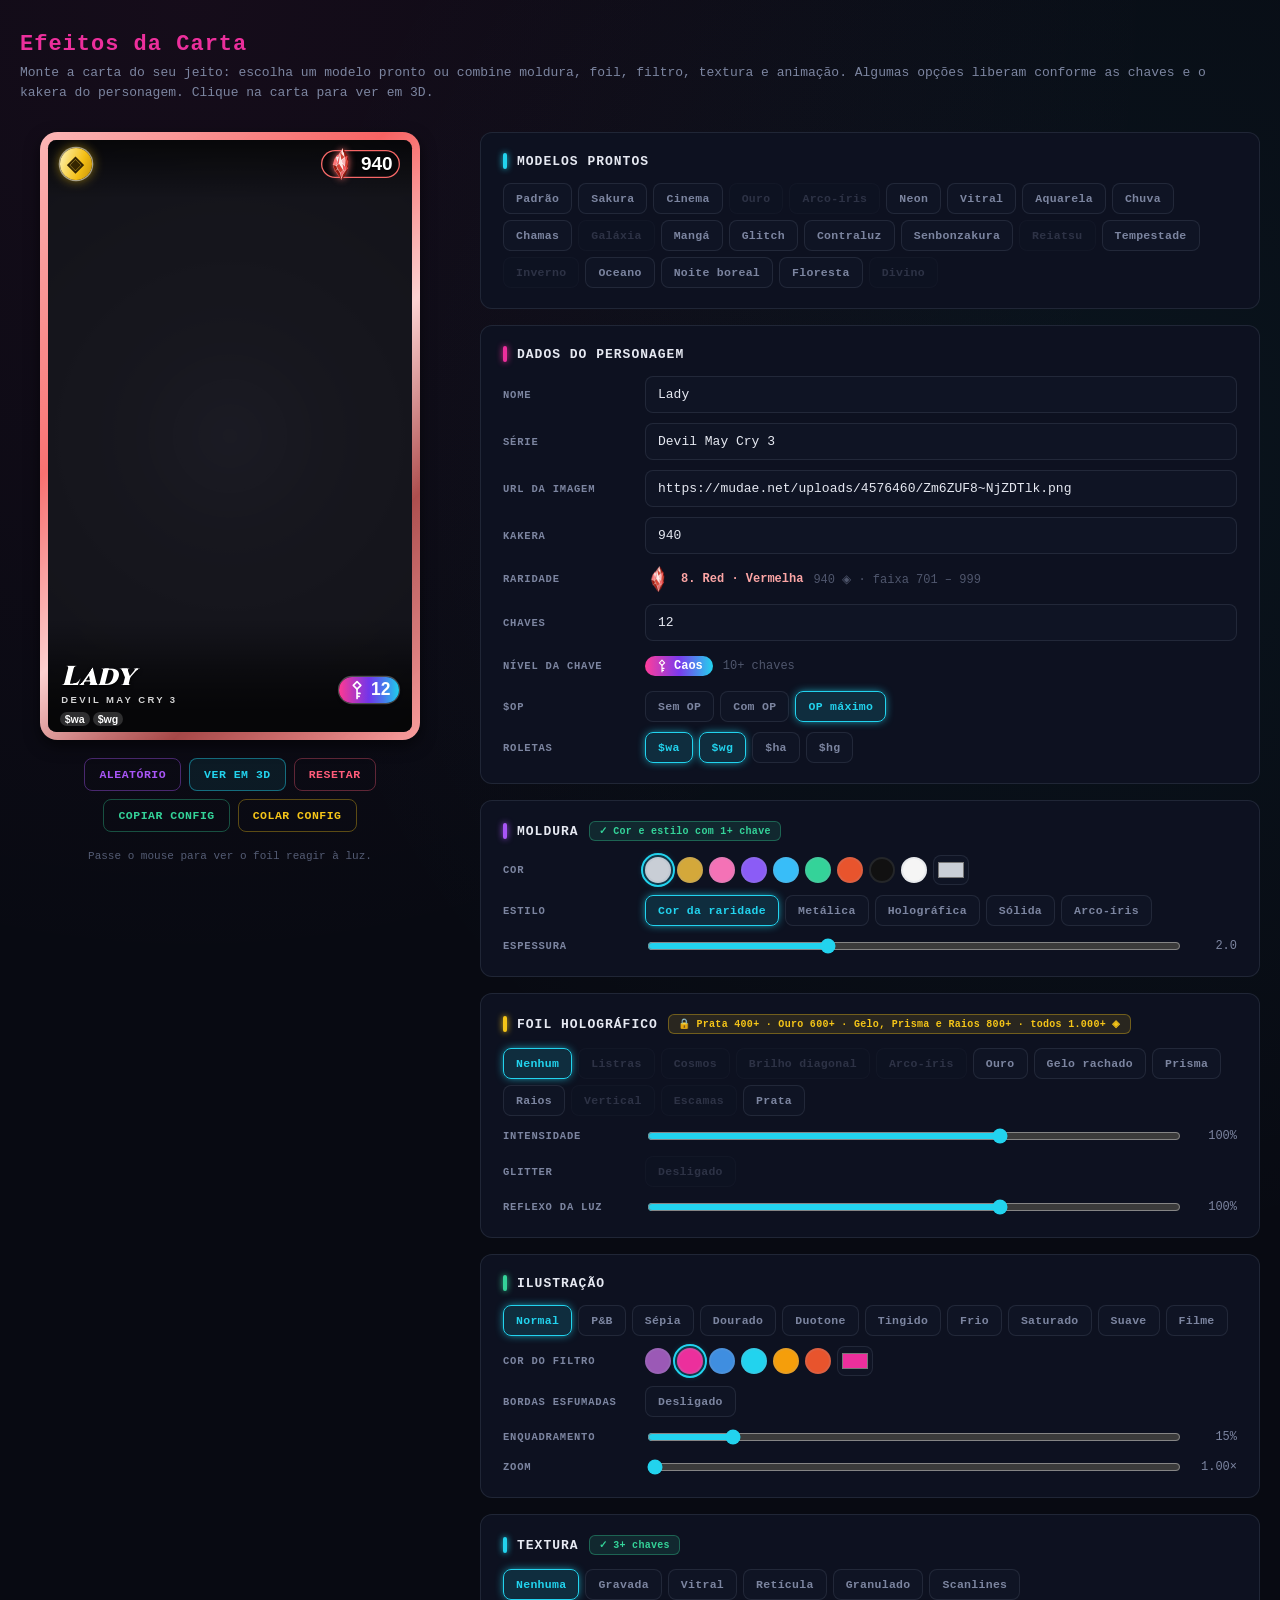
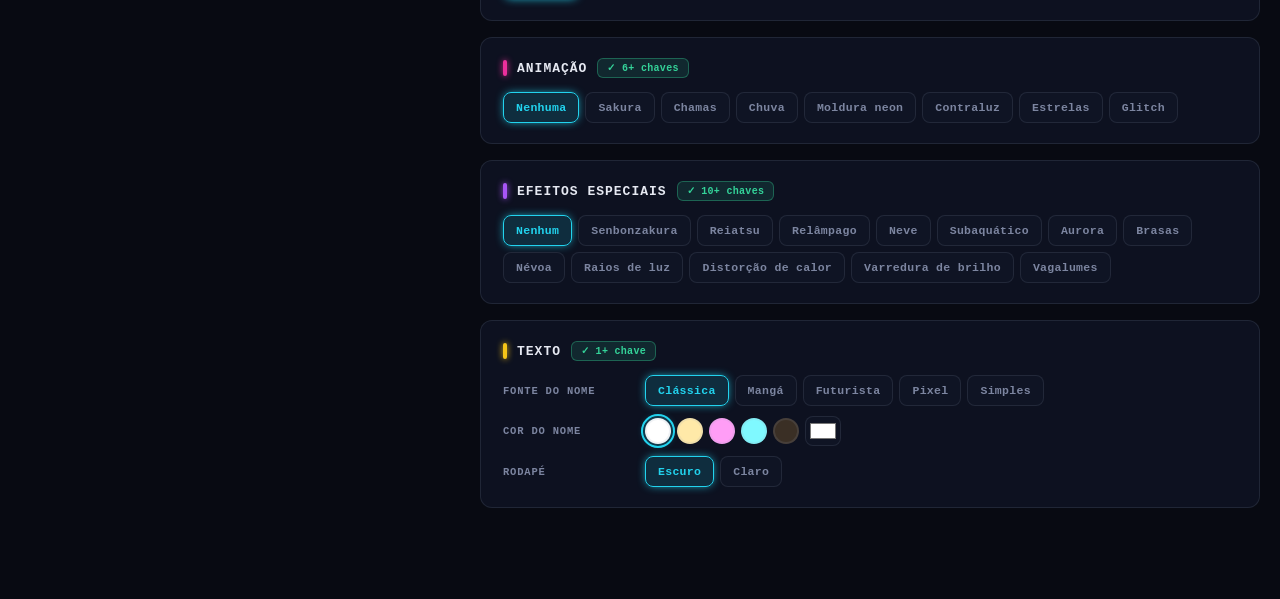
==== card-effects.html @ 9c72ab28 "Adicionando efeito de cartas estilo pokemon no sistema" ====
<!DOCTYPE html>
<html lang="pt-BR">
<head>
<meta charset="UTF-8">
<meta name="viewport" content="width=device-width, initial-scale=1">
<!-- mesma política do index.html: as fotos do Mudae carregam sem referrer -->
<meta name="referrer" content="no-referrer">
<title>Efeitos da Carta — Mudae Tracker</title>
<link rel="icon" type="image/webp" href="Mudae.webp">
<link rel="preconnect" href="https://fonts.googleapis.com">
<link rel="preconnect" href="https://fonts.gstatic.com" crossorigin>
<link href="https://fonts.googleapis.com/css2?family=Bangers&family=Cinzel:wght@700;900&family=Orbitron:wght@500;800&family=Press+Start+2P&display=swap" rel="stylesheet">
<link rel="stylesheet" href="card-effects.css?v=1">
</head>
<!--
  Editor dos efeitos de uma carta (v1.0).
  - Dentro do tracker: aberto num iframe como card-effects.html?embed=1.
    Recebe o personagem por postMessage e devolve a config ao salvar.
  - Aberto direto no navegador: funciona sozinho com um personagem de
    exemplo editável (útil para testar visuais).
-->
<body data-page="card-editor">

<header class="hero">
  <h1>Efeitos da Carta</h1>
  <p>Monte a carta do seu jeito: escolha um modelo pronto ou combine moldura, foil, filtro, textura e animação. Algumas opções liberam conforme as chaves e o kakera do personagem. Clique na carta para ver em 3D.</p>
</header>

<main class="editor">
  <div class="preview">
    <div id="card" tabindex="0" role="button" aria-label="Ver carta em 3D"></div>
    <div class="actions">
      <div class="actions-row">
        <button class="btn" data-act="random">Aleatório</button>
        <button class="btn primary" data-act="3d">Ver em 3D</button>
        <button class="btn" data-act="reset">Resetar</button>
      </div>
      <div class="actions-row">
        <button class="btn" data-act="copy">Copiar config</button>
        <button class="btn" data-act="paste">Colar config</button>
      </div>
      <!-- só dentro do tracker (?embed=1) -->
      <div class="actions-row actions-final embed-only">
        <button class="btn save" data-act="save">Salvar</button>
        <button class="btn" data-act="cancel">Cancelar</button>
      </div>
    </div>
    <div class="preview-hint">Passe o mouse para ver o foil reagir à luz.</div>
  </div>
  <div class="panel" id="panel"></div>
</main>

<div class="toast" id="toast"></div>

<div class="modal" id="pasteModal" hidden>
  <div class="modal-box" role="dialog" aria-modal="true" aria-labelledby="pasteTitle">
    <h3 id="pasteTitle">Colar config</h3>
    <p>Cole o JSON gerado pelo botão "Copiar config". Ele muda só o visual da carta (moldura, foil, filtro, efeitos, texto); nome, kakera, chaves e os outros dados do personagem continuam como estão. Pode ser a config inteira ou só uma parte, como <code>{ "foil": "gold" }</code>.</p>
    <textarea id="pasteText" spellcheck="false" placeholder="{ ... }"></textarea>
    <div class="modal-error" id="pasteError" hidden></div>
    <div class="modal-actions">
      <button class="btn" data-paste="cancel">Cancelar</button>
      <button class="btn primary" data-paste="apply">Aplicar</button>
    </div>
  </div>
</div>

<!-- filtro usado pelo efeito "Distorção de calor" -->
<svg width="0" height="0" style="position:absolute" aria-hidden="true"><filter id="heat"><feTurbulence type="fractalNoise" baseFrequency="0.012 0.04" numOctaves="2" seed="3"><animate attributeName="baseFrequency" dur="6s" values="0.012 0.04;0.018 0.065;0.012 0.04" repeatCount="indefinite"/></feTurbulence><feDisplacementMap in="SourceGraphic" scale="10"/></filter></svg>

<script src="card-effects.js?v=1"></script>
</body>
</html>
---- card-effects.css ----
/* ============================================================
   CARD-EFFECTS.CSS — visual das cartas com efeitos (v1.0)
   ------------------------------------------------------------
   Usado em dois lugares:
   - dentro do Shadow DOM de cada carta e do visualizador 3D no tracker
     (por isso não colide com as classes do style.css);
   - como folha de estilo da página do editor (card-effects.html).
   O encaixe das cartas na lista do tracker fica em card-effects-tracker.css.
   ============================================================ */

/* ============================================================
   VARIÁVEIS ANIMÁVEIS (para o holo voltar suavemente)
   ============================================================ */
@property --o  { syntax: '<number>';     inherits: true; initial-value: 0; }
@property --mx { syntax: '<percentage>'; inherits: true; initial-value: 50%; }
@property --my { syntax: '<percentage>'; inherits: true; initial-value: 50%; }

:root {
  --img: none;
  --font: "Gill Sans", "Gill Sans MT", "Segoe UI", Calibri, sans-serif;
}
* { box-sizing: border-box; }
body {
  margin: 0;
  min-height: 100vh;
  background: radial-gradient(1400px 700px at 50% -10%, #2b315c, #0c0e19 60%) fixed, #0c0e19;
  color: #e7e8f2;
  font-family: system-ui, "Segoe UI", sans-serif;
  padding: 0 20px 80px;
}

/* ============================================================
   CABEÇALHO DA GALERIA
   ============================================================ */
.hero { text-align: center; padding: 48px 0 18px; }
.hero h1 {
  margin: 0; font-size: clamp(28px, 5vw, 48px); letter-spacing: -.02em;
  background: linear-gradient(90deg, #ffd36e, #ff7ac6, #7ad7ff, #a8ff8f, #ffd36e);
  background-size: 200% 100%; -webkit-background-clip: text; background-clip: text; color: transparent;
  animation: slide 8s linear infinite;
}
@keyframes slide { to { background-position: 200% 0; } }
.hero p { margin: 10px auto 0; max-width: 680px; opacity: .75; line-height: 1.5; }
.hero kbd { background: #ffffff1a; border: 1px solid #ffffff30; border-radius: 4px; padding: 1px 6px; font-size: 12px; }

.group { max-width: 1400px; margin: 48px auto 0; }
.group h2 { margin: 0 0 4px; font-size: 22px; display: flex; align-items: center; gap: 10px; }
.group h2 .count { font-size: 12px; font-weight: 600; background: #ffffff18; padding: 2px 8px; border-radius: 99px; }
.group > p { margin: 0 0 22px; opacity: .65; font-size: 14px; }
.grid { display: grid; grid-template-columns: repeat(auto-fill, minmax(210px, 1fr)); gap: 40px 28px; }
.slot { display: flex; flex-direction: column; align-items: center; gap: 12px; }
.slot .label { text-align: center; max-width: 250px; }
.slot .label b { display: block; font-size: 14px; }
.slot .label span { font-size: 12px; opacity: .6; }

/* ============================================================
   CARTA — ESTRUTURA BASE
   ============================================================ */
.card {
  --tc: #bfb8a8;
  --o: 0; --mx: 50%; --my: 50%;
  width: 100%; max-width: 250px; aspect-ratio: 5 / 8; /* proporção da carta (um pouco mais alta que o 63×88 do TCG) */
  container-type: inline-size;
  position: relative; perspective: 900px; cursor: pointer;
  transition: --o .5s, --mx .6s, --my .6s;
  outline: none;
}
.card.hovering { --o: 1; transition: --o .3s; }
.card:focus-visible .card-inner { box-shadow: 0 0 0 3px #7ad7ff, 0 2cqw 5cqw #0008; }

.card-inner {
  position: absolute; inset: 0; border-radius: 4.6cqw; overflow: hidden; isolation: isolate;
  box-shadow: 0 1.5cqw 4cqw rgba(0,0,0,.55);
  transition: transform .6s cubic-bezier(.2,.8,.2,1), box-shadow .5s;
}
.card.hovering .card-inner {
  transition: transform .08s linear, box-shadow .3s;
  box-shadow: 0 7cqw 14cqw rgba(0,0,0,.6), 0 0 8cqw var(--glow, rgba(255,255,255,.08));
}

.frame {
  position: absolute; inset: 0; padding: 3.3cqw;
  background: var(--border, linear-gradient(135deg, #fae47e, #e6b92a 40%, #f8de6b 60%, #c99b1c));
}
.content {
  position: relative; height: 100%; border-radius: 2.2cqw; overflow: hidden;
  display: flex; flex-direction: column;
  padding: 2.2cqw 3.2cqw 1.6cqw;
  font-family: var(--font); color: var(--ink, #1b1b1b);
  background:
    radial-gradient(circle, rgba(255,255,255,.18) 0 .25cqw, transparent .3cqw) 0 0 / 2.4cqw 2.4cqw,
    linear-gradient(170deg, rgba(255,255,255,.8), rgba(255,255,255,.45) 60%, rgba(255,255,255,.62)),
    var(--tc);
}
.content > *:not(.frame-fx) { position: relative; z-index: 1; }

/* Cabeçalho da carta */
.top { display: flex; align-items: center; gap: 1.2cqw; min-height: 9.5cqw; flex: none; }
.evo {
  width: 9cqw; height: 9cqw; border-radius: 50%; flex: none;
  background: var(--img) center 18% / cover; border: .6cqw solid #ddd; box-shadow: 0 .3cqw .6cqw #0005;
}
.nmwrap { flex: 1; display: flex; flex-direction: column; line-height: 1; min-width: 0; }
.stage-tag { font-size: 2.3cqw; font-weight: 800; font-style: italic; opacity: .8; white-space: nowrap; }
.nm { font-size: 6cqw; font-weight: 800; white-space: nowrap; letter-spacing: -.01em; }
.nm .pre { font-size: .62em; font-style: italic; font-weight: 700; margin-right: .5cqw; }
.hp { font-weight: 800; font-size: 6.4cqw; color: var(--hp, #c0291b); white-space: nowrap; }
.hp small { font-size: 2.4cqw; margin-right: .4cqw; color: var(--ink, #1b1b1b); }

/* Ilustração */
.art {
  position: relative; flex: none; height: var(--art-h, 41%); margin-top: .6cqw;
  padding: 1.1cqw;
  background: var(--art-border, linear-gradient(135deg, #f0f0f0, #9a9a9a 30%, #fafafa 50%, #8d8d8d 70%, #dcdcdc));
  box-shadow: .4cqw .7cqw 1.2cqw rgba(0,0,0,.35);
}
.art-img {
  position: absolute; inset: 1.1cqw; overflow: hidden;
  background: var(--img) var(--art-pos, center 20%) / cover no-repeat;
}
.art-fx { inset: 1.1cqw; }

.strip {
  margin: 1.1cqw auto 0; width: 94%; flex: none;
  font-size: 2.2cqw; font-style: italic; font-weight: 700; text-align: center; padding: .55cqw 0;
  background: var(--strip, linear-gradient(90deg, #b9a55f, #f3e8ab 50%, #b9a55f));
  color: #3a3320; clip-path: polygon(2% 0, 98% 0, 100% 100%, 0 100%);
  white-space: nowrap; overflow: hidden;
}

/* Ataques */
.attacks { flex: 1; display: flex; flex-direction: column; justify-content: center; gap: 1.6cqw; padding: 1.2cqw 0; min-height: 0; }
.atk { display: flex; align-items: center; gap: 1.6cqw; }
.cost { display: flex; gap: .5cqw; min-width: 15cqw; }
.an { flex: 1; font-weight: 800; font-size: 4.5cqw; white-space: nowrap; }
.dmg { font-weight: 800; font-size: 5.4cqw; }
.at { margin: .5cqw 0 0; font-size: 2.6cqw; line-height: 1.25; }
.atk-wrap.gx { background: linear-gradient(90deg, rgba(245,211,107,.95), rgba(185,138,20,.95)); color: #2a1d00; padding: .8cqw 1.4cqw; border-radius: 1cqw; }
.ability .ab-head { display: flex; align-items: center; gap: 1.6cqw; }
.ab-tag {
  background: var(--ab-bg, linear-gradient(#e0473a, #a5170c)); color: #fff; font-weight: 900; font-style: italic;
  padding: .3cqw 1.6cqw; border-radius: .8cqw; font-size: 2.7cqw; white-space: nowrap;
}
.ability b { font-size: 4.3cqw; color: var(--ab-color, #b3261a); }

.rule { font-size: 2.05cqw; line-height: 1.25; background: rgba(0,0,0,.09); padding: .7cqw 1.4cqw; border-radius: .8cqw; margin-bottom: .8cqw; flex: none; }
.rule b { font-style: italic; }

/* Ícone de energia */
.en {
  display: inline-grid; place-items: center; flex: none; line-height: 1;
  width: var(--es, 4.6cqw); height: var(--es, 4.6cqw); border-radius: 50%;
  font-size: calc(var(--es, 4.6cqw) * .6);
  background: radial-gradient(circle at 35% 28%, rgba(255,255,255,.7) 0 14%, transparent 45%), var(--tc);
  box-shadow: 0 .3cqw .5cqw rgba(0,0,0,.4), inset 0 0 0 .35cqw rgba(255,255,255,.55);
}
.top .en { --es: 6.6cqw; }

.foot {
  display: flex; justify-content: space-between; gap: 1cqw; flex: none;
  font-size: 2.2cqw; font-weight: 700; border-top: .3cqw solid rgba(0,0,0,.2); padding-top: .8cqw; --es: 3.6cqw;
}
.foot div { display: flex; align-items: center; gap: .6cqw; white-space: nowrap; }
.flavor {
  font-size: 2.15cqw; font-style: italic; line-height: 1.25; flex: none;
  border: .25cqw solid rgba(0,0,0,.25); padding: .6cqw 1.4cqw; margin-top: .8cqw; border-radius: .6cqw;
}
.meta { display: flex; justify-content: space-between; align-items: center; font-size: 1.95cqw; margin-top: .8cqw; font-weight: 700; opacity: .85; flex: none; }
.meta .rar { font-size: 2.6cqw; margin-left: .6cqw; }
.promo { background: #111; color: #fff; padding: .2cqw 1.2cqw; border-radius: 99px; margin-right: .6cqw; }

.stamp {
  position: absolute; left: -1.4cqw; bottom: -4.6cqw; z-index: 3;
  width: 8cqw; height: 8cqw; border-radius: 50%; background: #111; color: #fff;
  display: grid; place-items: center; text-align: center; line-height: .9;
  font: 900 3.4cqw/0.9 var(--font); box-shadow: 0 0 0 .5cqw #fff, 0 .4cqw .8cqw #0007;
}
.stamp small { display: block; font-size: 1.4cqw; letter-spacing: .05em; }

/* Sufixos estilo EX / GX / V / VMAX / VSTAR */
.sfx { display: inline-block; font-style: italic; font-weight: 900; line-height: 1; -webkit-background-clip: text; background-clip: text; color: transparent; padding-right: .6cqw; text-shadow: none; filter: drop-shadow(0 .3cqw .3cqw rgba(0,0,0,.45)); }
.nm:has(.sfx-vmax), .nm:has(.sfx-vstar) { font-size: 5.1cqw !important; }
.sfx-ex    { font-size: 1.15em; background-image: linear-gradient(#fff 30%, #bfbfbf 60%, #fff); -webkit-text-stroke: .35cqw #151515; }
.sfx-gx    { background-image: linear-gradient(90deg, #ff4d4d, #ffd24d, #4dff88, #4dd2ff, #b84dff); -webkit-text-stroke: .3cqw #111; }
.sfx-v     { font-size: 1.35em; background-image: linear-gradient(#fff, #a6d8ff 50%, #2a6fd6); -webkit-text-stroke: .3cqw #0b2a5a; }
.sfx-vmax  { font-size: 1.05em; background-image: linear-gradient(#fff 0 38%, #ff5a5a 40%, #a80000); -webkit-text-stroke: .3cqw #2a0000; letter-spacing: -.04em; }
.sfx-vstar { font-size: 1.05em; background-image: linear-gradient(#fffbe0 0 35%, #f5c518 40%, #a57400); -webkit-text-stroke: .3cqw #3a2700; }
.sfx-prism { color: #fff; background: none; -webkit-text-stroke: 0; text-shadow: 0 0 1.5cqw #fff, 0 0 3cqw #8ff; font-style: normal; }

/* ============================================================
   CAMADAS DE EFEITO (FOIL)
   .art-fx  -> só na ilustração
   .frame-fx-> atrás do conteúdo (reverse holo)
   .card-fx -> por cima da carta inteira
   .sparkle -> glitter
   ============================================================ */
.fx { position: absolute; pointer-events: none; display: none; border-radius: inherit; }
.on-art .art-fx, .on-frame .frame-fx, .on-card .card-fx, .glit .sparkle { display: block; }
.frame-fx { inset: 0; z-index: 0; }
.card-fx, .sparkle { inset: 0; z-index: 5; }
.fx:not(.sparkle) { opacity: calc(.4 + var(--o) * .6); }

.glare {
  position: absolute; inset: 0; z-index: 6; pointer-events: none;
  background: radial-gradient(farthest-corner circle at var(--mx) var(--my), rgba(255,255,255,.6) 0%, rgba(255,255,255,.15) 28%, rgba(0,0,0,.3) 95%);
  mix-blend-mode: overlay; opacity: calc(var(--o) * .85);
}

/* Holo clássico em listras arco-íris */
.fx-stripes .fx:not(.sparkle) {
  background-image:
    repeating-linear-gradient(110deg, hsl(0 100% 62%) 0%, hsl(55 100% 60%) 4%, hsl(120 100% 60%) 8%, hsl(180 100% 60%) 12%, hsl(235 100% 68%) 16%, hsl(300 100% 62%) 20%, hsl(360 100% 62%) 24%),
    repeating-linear-gradient(90deg, rgba(0,0,0,.35) 0 .5cqw, transparent .5cqw 1.3cqw);
  background-size: 250% 250%, auto;
  background-position: var(--mx) var(--my), 0 0;
  mix-blend-mode: color-dodge; filter: brightness(.55) contrast(1.6) saturate(1.3);
}
/* Cosmos (estrelinhas + arco-íris) */
.fx-cosmos .fx:not(.sparkle) {
  background-image:
    radial-gradient(circle, #fff 0 .3cqw, transparent .6cqw),
    radial-gradient(circle, #fff 0 .45cqw, transparent .9cqw),
    radial-gradient(circle, #fffbe0 0 .2cqw, transparent .5cqw),
    radial-gradient(circle, #e0f7ff 0 .6cqw, transparent 1.2cqw),
    linear-gradient(125deg, #f0f, #0ff, #ff0, #f0f, #0ff, #ff0);
  background-size: 7cqw 9cqw, 13cqw 11cqw, 4.6cqw 5.8cqw, 21cqw 17cqw, 300% 300%;
  background-position:
    calc(var(--mx) * .1) calc(var(--my) * .1), calc(var(--mx) * -.2) 3cqw,
    2cqw calc(var(--my) * .3), 5cqw 7cqw, var(--mx) var(--my);
  mix-blend-mode: color-dodge; filter: brightness(.7) contrast(1.4);
}
/* Brilho diagonal (V / Full Art / ex) */
.fx-sheen .fx:not(.sparkle) {
  background-image:
    linear-gradient(115deg, transparent 20%, rgba(255,0,180,.55) 36%, rgba(0,255,255,.55) 43%, rgba(255,255,0,.55) 50%, rgba(0,255,120,.45) 57%, transparent 76%),
    repeating-linear-gradient(-45deg, rgba(255,255,255,.2) 0 .3cqw, transparent .3cqw 1.4cqw);
  background-size: 300% 300%, auto;
  background-position: var(--mx) var(--my), 0 0;
  mix-blend-mode: color-dodge; filter: brightness(.85) contrast(1.2);
}
/* Rainbow rare */
.fx-rainbow .fx:not(.sparkle) {
  background-image: linear-gradient(-35deg, #ff6ec7, #ffd36e, #a8ff6e, #6effe9, #8a8bff, #ff6ec7, #ffd36e, #a8ff6e, #6effe9);
  background-size: 300% 300%; background-position: var(--mx) var(--my);
  mix-blend-mode: color; opacity: .62;
}
/* Gold etched */
.fx-gold .fx:not(.sparkle) {
  background-image:
    linear-gradient(115deg, transparent 25%, rgba(255,236,170,.9) 44%, rgba(255,255,255,.95) 50%, rgba(255,215,120,.9) 56%, transparent 75%),
    repeating-linear-gradient(45deg, rgba(255,255,255,.14) 0 .4cqw, transparent .4cqw .9cqw),
    repeating-linear-gradient(-45deg, rgba(90,60,0,.1) 0 .4cqw, transparent .4cqw .9cqw);
  background-size: 300% 300%, auto, auto;
  background-position: var(--mx) var(--my), 0 0, 0 0;
  mix-blend-mode: overlay;
}
/* Gelo rachado */
.fx-cracked .fx:not(.sparkle) {
  background-image:
    repeating-conic-gradient(from 10deg at 28% 35%, rgba(255,255,255,.5) 0 7deg, transparent 7deg 19deg, rgba(255,255,255,.2) 19deg 26deg, transparent 26deg 41deg),
    repeating-conic-gradient(from 70deg at 72% 70%, rgba(255,255,255,.45) 0 9deg, transparent 9deg 23deg, rgba(255,255,255,.15) 23deg 31deg, transparent 31deg 47deg),
    linear-gradient(135deg, #f0f, #0ff, #ff0, #0f8, #f0f);
  background-size: auto, auto, 300% 300%;
  background-position: 0 0, 0 0, var(--mx) var(--my);
  mix-blend-mode: color-dodge; filter: brightness(.65) contrast(1.5);
}
/* Prisma (triângulos) */
.fx-prism .fx:not(.sparkle) {
  background-image:
    repeating-linear-gradient(60deg, rgba(255,255,255,.35) 0 .25cqw, transparent .25cqw 6cqw),
    repeating-linear-gradient(-60deg, rgba(255,255,255,.35) 0 .25cqw, transparent .25cqw 6cqw),
    repeating-linear-gradient(0deg, rgba(255,255,255,.35) 0 .25cqw, transparent .25cqw 5.2cqw),
    linear-gradient(45deg, #ff3cac, #784ba0, #2b86c5, #00f5a0, #f9f871, #ff3cac, #784ba0);
  background-size: auto, auto, auto, 400% 400%;
  background-position: 0 0, 0 0, 0 0, var(--mx) var(--my);
  mix-blend-mode: color-dodge; filter: brightness(.7) contrast(1.4);
}
/* Radiante (raios) */
.fx-radiant .fx:not(.sparkle) {
  background-image:
    repeating-conic-gradient(from 0deg at 50% 38%, rgba(255,255,255,.55) 0 2deg, transparent 2deg 7deg),
    linear-gradient(130deg, #ff9a9e, #fad0c4, #a1c4fd, #c2e9fb, #d4fc79, #ff9a9e, #a1c4fd);
  background-size: auto, 300% 300%;
  background-position: 0 0, var(--mx) var(--my);
  mix-blend-mode: color-dodge; filter: brightness(.7) contrast(1.3);
}
/* Prata metálico */
.fx-silver .fx:not(.sparkle) {
  background-image:
    linear-gradient(115deg, transparent 30%, rgba(255,255,255,.9) 48%, rgba(200,220,255,.8) 52%, transparent 70%),
    repeating-linear-gradient(90deg, rgba(255,255,255,.08) 0 .2cqw, transparent .2cqw .6cqw);
  background-size: 300% 300%, auto; background-position: var(--mx) var(--my), 0 0;
  mix-blend-mode: overlay;
}

/* Glitter: pontinhos que brilham perto da luz */
.sparkle {
  background-image:
    radial-gradient(circle, #fff 0 .18cqw, transparent .4cqw),
    radial-gradient(circle, #ffe7a8 0 .22cqw, transparent .5cqw),
    radial-gradient(circle, #b8f3ff 0 .2cqw, transparent .45cqw),
    radial-gradient(circle, #ffc2f0 0 .25cqw, transparent .55cqw);
  background-size: 3.1cqw 4.3cqw, 5.7cqw 3.7cqw, 7.3cqw 6.1cqw, 4.9cqw 8.3cqw;
  background-position:
    calc(var(--mx) * .05) calc(var(--my) * .07), calc(var(--mx) * -.08) 1cqw,
    1.5cqw calc(var(--my) * -.06), calc(var(--mx) * .12) calc(var(--my) * .1);
  -webkit-mask-image: radial-gradient(circle at var(--mx) var(--my), #000 0 18%, rgba(0,0,0,.35) 55%, rgba(0,0,0,.15));
  mask-image: radial-gradient(circle at var(--mx) var(--my), #000 0 18%, rgba(0,0,0,.35) 55%, rgba(0,0,0,.15));
  mix-blend-mode: screen; opacity: calc(.55 + var(--o) * .45);
}

/* ============================================================
   COMPONENTES MUDAE (kakera, perks $op, chances, chaves, roletas)
   ============================================================ */
.card { --pip-off: rgba(0,0,0,.16); --ch-bg: rgba(0,0,0,.08); --ch-high: #15803d; --ch-mid: #a16207; --ch-low: #b91c1c; --chip-bg: rgba(0,0,0,.12); --max-c: #a87500; }
.card.is-dark, .card.L-full { --pip-off: rgba(255,255,255,.22); --ch-bg: rgba(255,255,255,.12); --ch-high: #4ade80; --ch-mid: #facc15; --ch-low: #f87171; --chip-bg: rgba(255,255,255,.18); --max-c: #facc15; }

/* categoria (♥ favoritos / ★ estrelas / 👥 comuns), mesmas cores do tracker */
.cat {
  width: 6.6cqw; height: 6.6cqw; border-radius: 50%; flex: none; display: grid; place-items: center;
  font-size: 3.4cqw; color: #fff; line-height: 1;
  background: radial-gradient(circle at 35% 28%, rgba(255,255,255,.6) 0 14%, transparent 45%), var(--cc);
  box-shadow: 0 .3cqw .5cqw rgba(0,0,0,.4), inset 0 0 0 .35cqw rgba(255,255,255,.5);
}
.cat-favoritos { --cc: #ec2f9c; } .cat-estrelas { --cc: #f5c518; } .cat-comuns { --cc: #22d3ee; }

/* valor de kakera + cristal colorido pela raridade */
.kakwrap { display: flex; align-items: center; gap: .9cqw; flex: none; filter: drop-shadow(0 .3cqw .3cqw rgba(0,0,0,.35)); }
.kak { font-size: 5.6cqw; color: var(--hp, #4c1d95); }
.gem { width: 4.8cqw; height: 5.8cqw; flex: none; clip-path: polygon(50% 0, 100% 30%, 82% 100%, 18% 100%, 0 30%);
  background: linear-gradient(140deg, #fff 0%, var(--gc) 32%, var(--gc2) 72%, var(--gc) 100%); }
.g-comum { --gc: #b6bcc6; --gc2: #5b616b; }
.g-incomum { --gc: #34d399; --gc2: #047857; }
.g-raro { --gc: #38bdf8; --gc2: #0369a1; }
.g-super-raro { --gc: #a855f7; --gc2: #581c87; }
.g-lendario { --gc: #f59e0b; --gc2: #92400e; }
.g-extraordinario { background: linear-gradient(140deg, #fff, #ff7ac6 25%, #ffd36e 45%, #7dff9b 60%, #7ad7ff 75%, #c58bff); }

/* perks $op no lugar dos ataques */
.perks-title { font-size: 2.1cqw; font-weight: 900; letter-spacing: .18em; opacity: .65; flex: none; }
.perk .cost { min-width: 7.4cqw; }
.pk { display: grid; place-items: center; width: 6.6cqw; height: 4.4cqw; border-radius: 1cqw; font: 900 2.4cqw/1 var(--font); color: #fff;
  background: linear-gradient(#8b5cf6, #5b21b6); box-shadow: 0 .3cqw .5cqw rgba(0,0,0,.35), inset 0 0 0 .3cqw rgba(255,255,255,.25); }
.pk.max { background: linear-gradient(#ffe68a, #c99500); color: #3b2a00; }
.an { overflow: hidden; text-overflow: ellipsis; min-width: 0; }
.perk .an { font-size: 3.9cqw; }
.perk .dmg { font-size: 3.4cqw; }
.perk .dmg.max { color: var(--max-c); }
.pips { display: flex; align-items: center; gap: .6cqw; margin: .5cqw 0 0 9cqw; }
.pips i { width: 3.6cqw; height: 1.1cqw; border-radius: 99px; background: var(--pip-off); }
.pips i.on { background: linear-gradient(90deg, #a78bfa, #7c3aed); }
.pips.max i.on { background: linear-gradient(90deg, #ffe68a, #e0a800); }
.pv { margin-left: auto; font-size: 2.4cqw; font-weight: 800; opacity: .85; }
.more { font-size: 2.3cqw; font-weight: 800; opacity: .7; text-align: right; }
.no-perks { font-size: 2.7cqw; font-style: italic; opacity: .6; text-align: center; padding: 2cqw 0; }

/* chance em 1 / 7 / 15 dias (mesmas faixas de cor do tracker) */
.chances { display: grid; grid-template-columns: repeat(3, 1fr); gap: 1.2cqw; flex: none; margin-bottom: 1cqw; }
.chances div { background: var(--ch-bg); border-radius: 1cqw; padding: .6cqw 0; text-align: center; line-height: 1.1; }
.chances small { display: block; font-size: 1.75cqw; font-weight: 800; letter-spacing: .12em; opacity: .7; }
.chances b { font-size: 3.3cqw; }
.ch-high { color: var(--ch-high); } .ch-mid { color: var(--ch-mid); } .ch-low { color: var(--ch-low); }

/* chaves e roletas */
.chip, .key { font-size: 1.9cqw; font-weight: 900; padding: .15cqw .9cqw; border-radius: 99px; }
.chip { background: var(--chip-bg); }
.key-bronze { background: linear-gradient(#f0b27a, #a0522d); color: #fff; }
.key-silver { background: linear-gradient(#fafafa, #9aa0a6); color: #222; }
.key-gold   { background: linear-gradient(#ffe68a, #c99500); color: #3b2a00; }
.key-chaos  { background: linear-gradient(90deg, #ff3d9a, #7c3aed, #22d3ee); color: #fff; }
.key-none   { background: var(--chip-bg); }

/* selo "LIVRE" (não reivindicado) */
.stamp.free { width: auto; height: auto; left: auto; right: 3cqw; bottom: 3cqw; padding: .8cqw 2.2cqw; border-radius: 1cqw; background: #dc2626;
  transform: rotate(-10deg); font-size: 4.2cqw; letter-spacing: .12em; box-shadow: 0 0 0 .5cqw #fff, 0 .6cqw 1cqw rgba(0,0,0,.45); }

/* cabeçalho das seções */
.tier-dot { width: 14px; height: 14px; border-radius: 50%; background: var(--d); box-shadow: 0 0 10px var(--d); flex: none; }
.group h2 .range { font-size: 13px; font-weight: 600; opacity: .55; }

/* ============================================================
   LAYOUT: FULL ART (ilustração ocupa a carta toda)
   ============================================================ */
.L-full .content { background: #1c1c22; color: #fff; --ink: #fff; --hp: #fff; }
.L-full .content > .art { position: absolute; inset: 0; height: auto; margin: 0; padding: 0; background: none; box-shadow: none; z-index: 0; }
.L-full .art-img, .L-full .art-fx { inset: 0; }
.L-full .art-img { --art-pos: center 15%; }
.L-full .top { background: linear-gradient(rgba(0,0,0,.65), transparent); margin: -2.2cqw -3.2cqw 0; padding: 2.2cqw 3.2cqw 5cqw; text-shadow: 0 .3cqw .8cqw #000; }
.L-full .attacks { flex: none; margin: auto -3.2cqw 0; padding: 7cqw 3.2cqw 1cqw; background: linear-gradient(transparent, var(--panel, rgba(0,0,0,.62)) 6cqw); text-shadow: 0 .2cqw .5cqw rgba(0,0,0,.6); }
.L-full .chances, .L-full .foot, .L-full .meta, .L-full .rule { margin-inline: -3.2cqw; padding-inline: 3.2cqw; background: var(--panel, rgba(0,0,0,.62)); border-radius: 0; border: 0; }
.L-full .chances { margin-bottom: 0; padding-bottom: 1cqw; }
.L-full .rule { margin-bottom: 0; padding-block: .6cqw; }
.L-full .foot { border-top: .25cqw solid rgba(255,255,255,.25); }
.L-full .meta { margin-top: 0; margin-bottom: -1.6cqw; padding-block: .6cqw 1.6cqw; }

/* modo compacto (= grade com "detalhes" desligado no tracker) */
.compact-bar { margin: auto -3.2cqw -1.6cqw; padding: 10cqw 3.2cqw 2.6cqw; background: linear-gradient(transparent, rgba(0,0,0,.82) 45%);
  display: flex; justify-content: space-between; align-items: center; gap: 1cqw; font-size: 2.6cqw; font-weight: 700; }
.compact-bar .chips { display: flex; gap: .6cqw; }

/* sem texto: só assinatura e kakera */
.tl-kak { margin-left: auto; flex: none; display: flex; align-items: center; gap: .9cqw; font-weight: 900; font-size: 4.4cqw;
  background: rgba(0,0,0,.45); padding: .6cqw 1.8cqw; border-radius: 99px; text-shadow: 0 .2cqw .4cqw #000; }
.tl-sign { margin: auto -3.2cqw 0; padding: 12cqw 3.6cqw 1.4cqw; background: linear-gradient(transparent, rgba(0,0,0,.7) 55%); }
.tl-name { display: block; font: italic 900 8.6cqw/1 "Cinzel", serif; letter-spacing: .02em; text-shadow: 0 .4cqw 1cqw #000; }
.tl-series { display: block; margin-top: .8cqw; font-size: 2.5cqw; font-weight: 700; letter-spacing: .25em; text-transform: uppercase; opacity: .85; }

/* ============================================================
   VARIANTES
   ============================================================ */
/* --- Vintage 1ª edição: borda amarela grossa --- */
.v-vintage { --border: #f3cf2a; }
.v-vintage .frame { padding: 4.6cqw; }
.v-vintage .content { border-radius: .6cqw; background: repeating-linear-gradient(45deg, rgba(0,0,0,.04) 0 .6cqw, transparent .6cqw 1.2cqw), linear-gradient(rgba(255,255,255,.4), rgba(255,255,255,.15)), var(--tc); }
.v-vintage .art { --art-border: linear-gradient(135deg, #f7e47f, #b8901f 40%, #fff3b0 55%, #a07b17); }
.v-vintage .strip { --strip: linear-gradient(90deg, #d9b440, #fff1a8 50%, #d9b440); }

/* --- Promo black star --- */
.v-promo { --border: linear-gradient(135deg, #d7dde3, #9aa5b1 40%, #eef2f5 55%, #8995a2); }

/* --- Reverse holo --- */
.v-reverse .content { background: linear-gradient(170deg, rgba(255,255,255,.78), rgba(255,255,255,.5)), var(--tc); }

/* --- ex clássico --- */
.v-ex .content { background: linear-gradient(170deg, rgba(255,255,255,.55), rgba(255,255,255,.1) 50%, rgba(0,0,0,.18)), var(--tc); }
.v-ex .art { --art-border: linear-gradient(135deg, #fff, #c9c9c9 30%, #fff 50%, #9d9d9d); }
.v-ex .rule { background: rgba(255,255,255,.45); }

/* --- GX --- */
.v-gx { --border: linear-gradient(135deg, #f0f3f6, #9aa5b1 45%, #ffffff 55%, #7f8b97); }
.v-gx .content { color: #fff; --ink: #fff; --hp: #ffd6d0; background: linear-gradient(160deg, rgba(0,0,0,.65), rgba(0,0,0,.2) 45%, rgba(0,0,0,.72)), var(--tc); }
.v-gx .art { --art-border: linear-gradient(135deg, #ff9fd8, #ffe28a, #9fffbd, #8fd9ff, #d39fff); }
.v-gx .strip { --strip: linear-gradient(90deg, #5d6470, #c6ccd5 50%, #5d6470); }
.v-gx .foot { border-color: rgba(255,255,255,.25); }
.v-gx .rule { background: rgba(255,255,255,.12); }

/* --- V --- */
.v-v { --border: linear-gradient(135deg, #eef1f4, #a0aab5 40%, #fcfdfe 55%, #8c97a3); }
.v-v .content { background: repeating-linear-gradient(0deg, rgba(0,0,0,.05) 0 .3cqw, transparent .3cqw .9cqw), linear-gradient(115deg, rgba(255,255,255,.88) 0 38%, rgba(255,255,255,.6) 38% 62%, rgba(255,255,255,.88) 62%), var(--tc); }
.v-v .art, .v-vmax .art, .v-vstar .art { --art-h: 46%; margin-inline: -3.2cqw; padding: 0; box-shadow: 0 .6cqw 1.2cqw rgba(0,0,0,.3); }
.v-v .art-img, .v-v .art-fx, .v-vmax .art-img, .v-vmax .art-fx, .v-vstar .art-img, .v-vstar .art-fx { inset: 0; }

/* --- VMAX --- */
.v-vmax { --border: linear-gradient(135deg, #eef1f4, #a0aab5 40%, #fcfdfe 55%, #8c97a3); }
.v-vmax .content { color: #fff; --ink: #fff; --hp: #fff; background: radial-gradient(ellipse at 50% 0, rgba(255,255,255,.25), transparent 60%), linear-gradient(180deg, rgba(0,0,0,.15), rgba(0,0,0,.7)), var(--tc); }
.v-vmax .art { --art-h: 43%; }
.v-vmax .nm { font-size: 6.6cqw; text-shadow: 0 .3cqw 0 #000; }
.v-vmax .rule { background: rgba(255,255,255,.12); }
.v-vmax .foot { border-color: rgba(255,255,255,.25); }

/* --- VSTAR --- */
.v-vstar { --border: linear-gradient(135deg, #fff6d4, #d6b45a 40%, #fffbe8 55%, #b99434); --ab-bg: linear-gradient(#ffe68a, #c99500); --ab-color: #8a5d00; }
.v-vstar .content { background: radial-gradient(circle at 85% 8%, rgba(255,255,255,.9), transparent 30%), linear-gradient(180deg, #fffdf2, #f6e7b0 60%, #e9cf7a); }
.v-vstar .ab-tag { color: #3b2a00; }

/* --- Full Art --- */
.v-full .content { background: #2a1f3a; }

/* --- Rainbow rare --- */
.v-rainbow { --border: linear-gradient(135deg, #ffd1ec, #fff3b8, #c9ffd9, #c8ecff, #e4d1ff, #ffd1ec); --glow: rgba(255,170,240,.35); }
.v-rainbow .art-img { filter: saturate(1.25) brightness(1.05); }

/* --- Gold secret --- */
.v-gold { --border: linear-gradient(135deg, #fbe8a0, #c8961e 25%, #fff1b8 45%, #a87a12 70%, #f6d77a); --panel: rgba(120,80,0,.62); --glow: rgba(255,200,80,.4); }
.v-gold .content { background: #6b4b08; }
.v-gold .art-img { filter: sepia(.85) saturate(2.3) hue-rotate(-12deg) brightness(1.08) contrast(1.15); }
.v-gold .nm, .v-gold .an, .v-gold .dmg { color: #ffe9a8; text-shadow: 0 .3cqw 0 #3d2700, 0 0 1.5cqw rgba(0,0,0,.6); }
.v-gold .en { filter: sepia(1) saturate(2) hue-rotate(-10deg); }

/* --- Shiny --- */
.v-shiny { --border: linear-gradient(135deg, #2b2b2b, #9a9a9a 40%, #1a1a1a 60%, #7b7b7b); --hp: #ff8f86; --glow: rgba(200,220,255,.25); }
.v-shiny .content { color: #e9e9f2; --ink: #e9e9f2; background: radial-gradient(circle, rgba(255,255,255,.12) 0 .2cqw, transparent .25cqw) 0 0 / 1.8cqw 1.8cqw, linear-gradient(160deg, #26262c, #0d0d10); }
.v-shiny .art { --art-border: linear-gradient(135deg, #fff, #8a8a8a 30%, #fff 50%, #6a6a6a); }
.v-shiny .strip { --strip: linear-gradient(90deg, #555, #ddd 50%, #555); }
.v-shiny .foot, .v-shiny .flavor { border-color: rgba(255,255,255,.25); }

/* --- Prism star --- */
.v-prism { --border: linear-gradient(135deg, #1c1c1c, #444 50%, #111); --hp: #ffb4ad; }
.v-prism .content { color: #f4f4f8; --ink: #f4f4f8; background: linear-gradient(160deg, #343a4a, #12141b); }
.v-prism .art { --art-border: linear-gradient(135deg, #ffffff, #c0c0c0 40%, #ffffff); }
.v-prism .rule { background: rgba(255,255,255,.12); }
.v-prism .foot { border-color: rgba(255,255,255,.25); }

/* --- Radiante --- */
.v-radiant { --border: linear-gradient(135deg, #fbfbfb, #c7ccd2 40%, #ffffff 55%, #b0b7bf); }
.v-radiant .content { background: radial-gradient(circle at 50% 30%, #fff 0 25%, transparent 70%), linear-gradient(170deg, rgba(255,255,255,.85), rgba(255,255,255,.55)), var(--tc); }

/* --- Amazing rare: arte em "explosão" com tinta --- */
.v-amazing .content { color: #fff; --ink: #fff; --hp: #ffe066; background: linear-gradient(#14142a, #23234a); }
.v-amazing .art { --art-h: 47%; background: none; box-shadow: none; padding: 0;
  clip-path: polygon(50% 0%, 61% 10%, 75% 3%, 80% 18%, 96% 15%, 92% 32%, 100% 45%, 90% 57%, 98% 73%, 82% 76%, 80% 94%, 64% 88%, 50% 100%, 38% 88%, 20% 96%, 18% 78%, 2% 74%, 9% 57%, 0% 43%, 8% 31%, 4% 14%, 20% 18%, 26% 3%, 39% 11%); }
.v-amazing .art-img, .v-amazing .art-fx { inset: 0; }
.v-amazing .fx.frame-fx { display: block; opacity: 1; mix-blend-mode: normal;
  background:
    radial-gradient(circle at 12% 12%, #ff3d9a 0 9%, transparent 9.5%),
    radial-gradient(circle at 88% 20%, #ffe600 0 11%, transparent 11.5%),
    radial-gradient(circle at 18% 44%, #00e5ff 0 8%, transparent 8.5%),
    radial-gradient(circle at 85% 45%, #7cff4f 0 7%, transparent 7.5%),
    radial-gradient(ellipse at 50% 30%, #b04dff 0 30%, transparent 45%),
    radial-gradient(circle at 30% 8%, #ff8a00 0 5%, transparent 5.5%),
    radial-gradient(circle at 70% 52%, #ff3d9a 0 5%, transparent 5.5%);
  filter: saturate(1.3); }
.v-amazing .strip { --strip: linear-gradient(90deg, #ff3d9a, #ffe600, #00e5ff); }
.v-amazing .foot { border-color: rgba(255,255,255,.25); }

/* --- Illustration rare (painel claro) --- */
.v-ir { --panel: rgba(255,255,255,.78); }
.v-ir .attacks, .v-ir .foot, .v-ir .meta, .v-ir .flavor { color: #222; text-shadow: none; --ink: #222; }
.v-ir .attacks { background: linear-gradient(transparent, var(--panel) 6cqw); }
.v-ir .foot { border-color: rgba(0,0,0,.15); }

/* --- Special illustration rare --- */
.v-sir { --border: linear-gradient(135deg, #fff1c1, #d4a83a 30%, #fffaf0 50%, #b88a20 75%, #ffe9a6); --glow: rgba(255,210,120,.35); }
.v-sir .nm { color: #ffe9a8; }

/* --- Galáxia (animada) --- */
.v-galaxy { --border: linear-gradient(135deg, #1a1a3a, #5b3fa8 40%, #12122a 60%, #3a64c8); --hp: #ffb7f5; --glow: rgba(140,90,255,.5); }
.v-galaxy .content { color: #fff; --ink: #fff; background: #070718; }
.v-galaxy .fx.frame-fx { display: block; opacity: 1; mix-blend-mode: normal;
  background:
    radial-gradient(circle, #fff 0 .2cqw, transparent .35cqw) 0 0 / 6cqw 7cqw,
    radial-gradient(circle, #cde 0 .3cqw, transparent .5cqw) 2cqw 3cqw / 11cqw 13cqw,
    radial-gradient(ellipse at 20% 20%, rgba(255,0,200,.55), transparent 50%),
    radial-gradient(ellipse at 80% 65%, rgba(0,180,255,.55), transparent 50%),
    radial-gradient(ellipse at 45% 100%, rgba(120,0,255,.7), transparent 60%);
  animation: hue 14s linear infinite; }
@keyframes hue { to { filter: hue-rotate(360deg); } }
.v-galaxy .art { width: 66%; height: auto; aspect-ratio: 1; align-self: center; border-radius: 50%; margin-top: 1cqw;
  --art-border: conic-gradient(#ff6ad5, #c774e8, #ad8cff, #8795e8, #94d0ff, #ff6ad5); box-shadow: 0 0 6cqw rgba(170,120,255,.8); }
.v-galaxy .art-img, .v-galaxy .art-fx { border-radius: 50%; }
.v-galaxy .strip { --strip: linear-gradient(90deg, transparent, rgba(255,255,255,.2), transparent); color: #fff; }
.v-galaxy .foot { border-color: rgba(255,255,255,.25); }

/* --- Glitch neon --- */
.v-glitch { --font: "Orbitron", "Consolas", monospace; --border: linear-gradient(135deg, #ff00e6, #2a0033 35%, #00f0ff 65%, #1a0040); --hp: #ff3df2; --glow: rgba(0,240,255,.45); }
.v-glitch .content { color: #7ff9ff; --ink: #7ff9ff; background: repeating-linear-gradient(0deg, rgba(0,255,255,.05) 0 .2cqw, transparent .2cqw .8cqw), linear-gradient(160deg, #0b0b1e, #1a0630); border-radius: 0; }
.v-glitch .nm { font-size: 5cqw; text-shadow: .4cqw 0 #ff00e6, -.4cqw 0 #00f0ff; }
.v-glitch .an { font-size: 3.6cqw; } .v-glitch .at { font-size: 2.3cqw; }
.v-glitch .art { --art-border: linear-gradient(90deg, #ff00e6, #00f0ff); box-shadow: 0 0 3cqw #ff00e688, 0 0 3cqw #00f0ff88; }
.v-glitch .art-img::before, .v-glitch .art-img::after { content: ''; position: absolute; inset: 0; background: inherit; mix-blend-mode: screen; opacity: .8; }
.v-glitch .art-img::before { background-image: linear-gradient(#f00, #f00), var(--img); background-blend-mode: multiply; animation: glitch1 2.6s steps(1) infinite; }
.v-glitch .art-img::after  { background-image: linear-gradient(#0ff, #0ff), var(--img); background-blend-mode: multiply; animation: glitch2 2.6s steps(1) infinite; }
@keyframes glitch1 {
  0%  { transform: translate(-1cqw, 0); clip-path: inset(0 0 0 0); }
  8%  { transform: translate(-3cqw, 0); clip-path: inset(20% 0 60% 0); }
  12% { transform: translate(2cqw, 0);  clip-path: inset(70% 0 10% 0); }
  16% { transform: translate(-1cqw, 0); clip-path: inset(0 0 0 0); }
  60% { transform: translate(-4cqw, 0); clip-path: inset(40% 0 45% 0); }
  63% { transform: translate(-1cqw, 0); clip-path: inset(0 0 0 0); }
}
@keyframes glitch2 {
  0%  { transform: translate(1cqw, 0); clip-path: inset(0 0 0 0); }
  9%  { transform: translate(3cqw, 0); clip-path: inset(50% 0 30% 0); }
  14% { transform: translate(1cqw, 0); clip-path: inset(0 0 0 0); }
  61% { transform: translate(4cqw, 0); clip-path: inset(10% 0 75% 0); }
  64% { transform: translate(1cqw, 0); clip-path: inset(0 0 0 0); }
}
.v-glitch .card-fx { display: block; opacity: 1; background: repeating-linear-gradient(0deg, rgba(0,0,0,.28) 0 .3cqw, transparent .3cqw .8cqw); mix-blend-mode: multiply; }
.v-glitch .strip { --strip: linear-gradient(90deg, #ff00e6, #00f0ff); color: #0b0b1e; font-family: "Orbitron", monospace; font-size: 1.9cqw; }
.v-glitch .foot { border-color: #00f0ff55; font-size: 1.9cqw; }
.v-glitch .flavor { border-color: #ff00e655; }

/* --- Pixel 8-bit --- */
.v-pixel { --font: "Press Start 2P", "Consolas", monospace; --border: #c9c9b4; --ink: #0f380f; --hp: #0f380f; }
.v-pixel .card-inner { border-radius: 2cqw; }
.v-pixel .content { border-radius: 0; background: #9bbc0f; box-shadow: inset 0 0 0 1cqw #8bac0f; image-rendering: pixelated; }
.v-pixel .nm { font-size: 3.6cqw; } .v-pixel .hp { font-size: 3.8cqw; } .v-pixel .hp small { font-size: 1.8cqw; }
.v-pixel .stage-tag { font-size: 1.6cqw; font-style: normal; margin-bottom: .8cqw; }
.v-pixel .an { font-size: 2.6cqw; } .v-pixel .dmg { font-size: 3.2cqw; }
.v-pixel .at { font-size: 1.65cqw; line-height: 1.6; }
.v-pixel .art { background: #0f380f; padding: 1cqw; box-shadow: 1cqw 1cqw 0 #306230; }
.v-pixel .art-img { inset: 1cqw; background: #0f380f; }
.v-pixel .pix { width: 100%; height: 100%; display: block; image-rendering: pixelated; filter: grayscale(1) contrast(1.35) brightness(1.08); }
.v-pixel .art-fx { display: block; inset: 1cqw; opacity: 1; background: #8bac0f; mix-blend-mode: multiply; }
.v-pixel .art::after { content: ''; position: absolute; inset: 1cqw; background: repeating-linear-gradient(0deg, rgba(15,56,15,.18) 0 1px, transparent 1px 3px); pointer-events: none; }
.v-pixel .strip { --strip: #306230; color: #9bbc0f; font-style: normal; font-size: 1.5cqw; clip-path: none; }
.v-pixel .foot { font-size: 1.5cqw; border-top: .5cqw dashed #306230; }
.v-pixel .flavor { font-size: 1.45cqw; line-height: 1.6; border: .5cqw solid #306230; border-radius: 0; }
.v-pixel .meta { font-size: 1.4cqw; }
.v-pixel .en { border-radius: 0; filter: grayscale(1) sepia(1) hue-rotate(40deg) saturate(1.5); }

/* --- Mangá (preto e branco) --- */
.v-manga { --font: "Bangers", "Impact", sans-serif; --border: #111; --ink: #111; --hp: #111; }
.v-manga .content { background: radial-gradient(circle, rgba(0,0,0,.14) 28%, transparent 30%) 0 0 / 1.6cqw 1.6cqw, #fff; }
.v-manga .nm { font-size: 7cqw; letter-spacing: .04em; font-weight: 400; }
.v-manga .an { font-size: 5cqw; font-weight: 400; letter-spacing: .03em; }
.v-manga .dmg { font-size: 6cqw; font-weight: 400; }
.v-manga .at, .v-manga .flavor, .v-manga .foot, .v-manga .meta, .v-manga .strip { font-family: "Segoe UI", sans-serif; }
.v-manga .art { background: #111; padding: .8cqw; transform: rotate(-1.2deg); box-shadow: 1.2cqw 1.2cqw 0 #111; }
.v-manga .art-img { inset: .8cqw; filter: grayscale(1) contrast(1.7) brightness(1.08); }
.v-manga .art-fx { display: block; inset: .8cqw; opacity: 1;
  background:
    radial-gradient(circle, rgba(0,0,0,.35) 30%, transparent 32%) 0 0 / 1.2cqw 1.2cqw,
    repeating-conic-gradient(from 0deg at 50% 45%, rgba(0,0,0,.85) 0 .6deg, transparent .6deg 6deg);
  -webkit-mask-image: radial-gradient(ellipse at 50% 45%, transparent 0 42%, #000 75%);
  mask-image: radial-gradient(ellipse at 50% 45%, transparent 0 42%, #000 75%); mix-blend-mode: multiply; }
.v-manga .strip { --strip: #111; color: #fff; font-style: normal; }
.v-manga .en { filter: grayscale(1) contrast(1.5); }
.v-manga .flavor { border: .4cqw solid #111; background: #fff; }

/* --- Cristal --- */
.v-crystal { --border: linear-gradient(135deg, rgba(220,248,255,1), rgba(120,180,230,1) 35%, rgba(240,252,255,1) 55%, rgba(140,200,240,1)); --ink: #0d3a5c; --hp: #0d5c9c; --glow: rgba(150,220,255,.5); }
.v-crystal .content { background:
    linear-gradient(130deg, rgba(255,255,255,.55) 0 18%, transparent 18% 36%, rgba(255,255,255,.3) 36% 44%, transparent 44% 70%, rgba(255,255,255,.4) 70% 78%, transparent 78%),
    linear-gradient(40deg, transparent 0 30%, rgba(255,255,255,.35) 30% 38%, transparent 38% 64%, rgba(255,255,255,.25) 64% 72%, transparent 72%),
    linear-gradient(160deg, #e6f7ff, #a9d7f5 50%, #d9f2ff); }
.v-crystal .art { --art-border: linear-gradient(135deg, #fff, #b6e3ff 40%, #fff 60%, #8cc9f0); }
.v-crystal .art-img { filter: saturate(.9) brightness(1.05) hue-rotate(-5deg); }
.v-crystal .strip { --strip: linear-gradient(90deg, #8cc9f0, #fff 50%, #8cc9f0); }

/* --- Sombria (aura roxa animada) --- */
.v-shadow { --border: linear-gradient(135deg, #2a1a3d, #6b3fa0 50%, #1b1028); --hp: #d7a6ff; --glow: rgba(160,60,255,.55); }
.v-shadow .content { color: #eadcff; --ink: #eadcff; background: radial-gradient(ellipse at 50% 25%, #4a2470, #160b24 70%); }
.v-shadow .frame-fx { display: block; opacity: 1;
  background:
    radial-gradient(ellipse at 50% 30%, rgba(170,70,255,.7), transparent 45%),
    radial-gradient(ellipse at 30% 40%, rgba(90,0,160,.6), transparent 40%),
    radial-gradient(ellipse at 70% 38%, rgba(120,0,200,.6), transparent 40%);
  animation: aura 2.8s ease-in-out infinite alternate; }
@keyframes aura { from { transform: scale(1); opacity: .7; } to { transform: scale(1.12); opacity: 1; } }
.v-shadow .art { --art-border: linear-gradient(135deg, #b77cff, #3a1660 50%, #b77cff); box-shadow: 0 0 5cqw rgba(170,70,255,.9); }
.v-shadow .art-img { filter: saturate(.55) brightness(.85) contrast(1.15); }
.v-shadow .art-fx { display: block; opacity: 1; background: radial-gradient(ellipse at 50% 50%, transparent 30%, rgba(80,0,140,.75)); mix-blend-mode: multiply; }
.v-shadow .strip { --strip: linear-gradient(90deg, #3a1660, #b77cff 50%, #3a1660); color: #fff; }
.v-shadow .foot, .v-shadow .flavor { border-color: rgba(200,150,255,.3); }
.v-shadow .ab-tag { background: linear-gradient(#8a3dff, #3d0a80); }
.v-shadow .ability b { color: #d7a6ff; }

/* ============================================================
   VISUALIZADOR 3D
   ============================================================ */
#viewer { position: fixed; inset: 0; z-index: 100; display: grid; place-items: center; }
#viewer[hidden] { display: none; }
.v-backdrop { position: absolute; inset: 0; background: radial-gradient(circle at 50% 45%, rgba(40,46,90,.85), rgba(5,6,12,.96)); backdrop-filter: blur(6px); animation: fade .3s; }
@keyframes fade { from { opacity: 0; } }
.v-stage { position: absolute; inset: 0; perspective: 1600px; display: grid; place-items: center; touch-action: none; cursor: grab; }
.v-stage.dragging { cursor: grabbing; }
.v-card { width: min(400px, 80vw, calc(68vh * 5 / 8)); aspect-ratio: 5 / 8; position: relative; transform-style: preserve-3d; }
.v-rot { position: absolute; inset: 0; transform-style: preserve-3d; will-change: transform; }
.face { position: absolute; inset: 0; backface-visibility: hidden; -webkit-backface-visibility: hidden; border-radius: 4.6cqw; container-type: inline-size; }
.face.front { transform: translateZ(1.6px); }
.face.back  { transform: rotateY(180deg) translateZ(1.6px); }
.face .card { width: 100%; max-width: none; cursor: inherit; }
.face .card-inner { box-shadow: none; }
.edge { position: absolute; inset: 0; border-radius: 4.6cqw; background: #26262d; container-type: inline-size; }
.v-floor { position: absolute; left: 50%; top: calc(50% + min(290px, 58vw, 50vh)); width: min(380px, 70vw); height: 40px; transform: translateX(-50%); border-radius: 50%;
  background: radial-gradient(ellipse, rgba(0,0,0,.55), transparent 70%); filter: blur(6px); pointer-events: none; }

/* verso da carta: escuro, com o avatar do Mudae num medalhão */
.cb { position: absolute; inset: 0; border-radius: 4.6cqw; overflow: hidden; padding: 3.3cqw;
  background: linear-gradient(135deg, #4a4a55, #0d0d12 32%, #6b6b78 52%, #09090c 72%, #34343d); }
.cb-inner { position: relative; height: 100%; border-radius: 2.4cqw; overflow: hidden;
  display: flex; flex-direction: column; align-items: center; justify-content: center; gap: 6cqw;
  background: radial-gradient(ellipse at 50% 36%, #1e1b2e 0%, #0c0b13 55%, #050507 100%);
  box-shadow: inset 0 0 0 .3cqw rgba(255,255,255,.07), inset 0 0 12cqw rgba(0,0,0,.85); }
/* trama diagonal bem sutil, mais visível nas bordas */
.cb-pattern { position: absolute; inset: 0; pointer-events: none;
  background:
    repeating-linear-gradient(45deg, rgba(255,255,255,.045) 0 .15cqw, transparent .15cqw 3.2cqw),
    repeating-linear-gradient(-45deg, rgba(255,255,255,.045) 0 .15cqw, transparent .15cqw 3.2cqw);
  -webkit-mask-image: radial-gradient(ellipse at 50% 40%, transparent 22%, #000 78%);
  mask-image: radial-gradient(ellipse at 50% 40%, transparent 22%, #000 78%); }
/* moldura interna fina e cantos */
.cb-inner::before { content: ''; position: absolute; inset: 3.2cqw; border: .25cqw solid rgba(210,212,224,.16); border-radius: 1.6cqw; pointer-events: none; }
.cb-corner { position: absolute; width: 7cqw; height: 7cqw; border: .35cqw solid rgba(220,222,232,.4); pointer-events: none; }
.cb-corner.tl { top: 5.2cqw; left: 5.2cqw; border-right: 0; border-bottom: 0; border-top-left-radius: 1.2cqw; }
.cb-corner.tr { top: 5.2cqw; right: 5.2cqw; border-left: 0; border-bottom: 0; border-top-right-radius: 1.2cqw; }
.cb-corner.bl { bottom: 5.2cqw; left: 5.2cqw; border-right: 0; border-top: 0; border-bottom-left-radius: 1.2cqw; }
.cb-corner.br { bottom: 5.2cqw; right: 5.2cqw; border-left: 0; border-top: 0; border-bottom-right-radius: 1.2cqw; }
/* medalhão com o avatar */
.cb-medal { position: relative; width: 50cqw; aspect-ratio: 1; border-radius: 50%; padding: 1.3cqw;
  background: conic-gradient(from 210deg, #5f5f6b, #f1f2f5, #6b6b78, #18181e, #b4b5be, #5f5f6b);
  box-shadow: 0 0 0 .7cqw #0b0b12, 0 0 0 1cqw rgba(255,255,255,.12), 0 0 12cqw rgba(139,92,246,.35), 0 2cqw 5cqw rgba(0,0,0,.7); }
.cb-medal img { display: block; width: 100%; height: 100%; border-radius: 50%; object-fit: cover; filter: contrast(1.05); }
/* logo prateado */
.cb-logo { position: relative; text-align: center; font: 900 10.5cqw/1 "Cinzel", serif; letter-spacing: .14em; padding-left: .14em;
  background: linear-gradient(#ffffff, #d4d6dd 45%, #6e717d 55%, #e9eaee); -webkit-background-clip: text; background-clip: text; color: transparent;
  filter: drop-shadow(0 .5cqw 1cqw rgba(0,0,0,.85)); }
.cb-logo small { display: block; margin-top: 2.4cqw; font: 700 2.4cqw/1 system-ui, sans-serif; letter-spacing: .55em; padding-left: .55em;
  -webkit-text-fill-color: #8e919c; }
/* divisória com a kakera arco-íris */
.cb-div { position: relative; display: flex; align-items: center; gap: 2.4cqw; width: 58%; margin-top: -2cqw; }
.cb-div::before, .cb-div::after { content: ''; flex: 1; height: .25cqw; background: linear-gradient(90deg, transparent, rgba(220,222,232,.45)); }
.cb-div::after { background: linear-gradient(90deg, rgba(220,222,232,.45), transparent); }
.cb-div img { width: 6cqw; height: 6cqw; object-fit: contain; filter: drop-shadow(0 0 1.6cqw rgba(255,180,240,.55)); }
.cb .glare { opacity: .6; }

.v-info { position: absolute; top: 18px; left: 50%; transform: translateX(-50%); text-align: center; pointer-events: none; width: min(640px, 90vw); }
.v-info h3 { margin: 0; font-size: 20px; }
.v-info p { margin: 4px 0 0; font-size: 13px; opacity: .7; }
.v-controls { position: absolute; bottom: 44px; left: 50%; transform: translateX(-50%); display: flex; gap: 8px; flex-wrap: wrap; justify-content: center; width: max-content; max-width: 94vw; }
.v-controls button, .v-close {
  background: rgba(255,255,255,.1); color: #fff; border: 1px solid rgba(255,255,255,.2); border-radius: 10px;
  padding: 9px 16px; font: 600 14px system-ui, sans-serif; cursor: pointer; backdrop-filter: blur(6px); transition: background .2s;
}
.v-controls button:hover, .v-close:hover { background: rgba(255,255,255,.22); }
.v-controls button.on { background: #7ad7ff; color: #06243a; border-color: #7ad7ff; }
.v-close { position: absolute; top: 16px; right: 16px; padding: 8px 13px; font-size: 18px; }
.v-hint { position: absolute; bottom: 14px; left: 0; right: 0; text-align: center; font-size: 12px; opacity: .5; pointer-events: none; }

/* ============================================================
   VARIANTES ESPECÍFICAS DO MUDAE
   ============================================================ */
.card.v-ir { --pip-off: rgba(0,0,0,.16); --ch-bg: rgba(0,0,0,.08); --ch-high: #15803d; --ch-mid: #a16207; --ch-low: #b91c1c; --chip-bg: rgba(0,0,0,.12); --max-c: #a87500; }
.v-ir .chances, .v-ir .rule { color: #222; text-shadow: none; }

.v-gx .art { --art-h: 34%; }

/* Não reivindicado */
.v-unclaimed { --border: linear-gradient(135deg, #e4e4e7, #9ca3af 50%, #f4f4f5 60%, #a1a1aa); }
.v-unclaimed .art-img { filter: grayscale(.85) brightness(.95); }

/* 10+ chaves: destaque azul igual ao tracker */
.v-keys { --border: linear-gradient(135deg, #7dd3fc, #0284c7 40%, #bae6fd 55%, #0369a1); --glow: rgba(56,189,248,.55); }
.v-keys .art { --art-border: linear-gradient(135deg, #e0f2fe, #38bdf8 40%, #fff 55%, #0284c7); box-shadow: 0 0 4cqw rgba(56,189,248,.8); }
.v-keys .strip { --strip: linear-gradient(90deg, #0284c7, #bae6fd 50%, #0284c7); }

/* ============================================================
   COLEÇÃO FULL ART
   ============================================================ */
/* foil vertical (sunpillar) */
.fx-sunpillar .fx:not(.sparkle) {
  background-image: repeating-linear-gradient(90deg, hsl(0 100% 65%) 0%, hsl(50 100% 62%) 5%, hsl(120 100% 62%) 10%, hsl(190 100% 62%) 15%, hsl(250 100% 70%) 20%, hsl(320 100% 65%) 25%, hsl(360 100% 65%) 30%);
  background-size: 400% 100%; background-position: var(--mx) 0;
  mix-blend-mode: color-dodge; filter: brightness(.5) contrast(1.6) saturate(1.2);
}
/* escamas holográficas */
.fx-scales .fx:not(.sparkle) {
  background-image:
    radial-gradient(circle at 50% 0, transparent 0 1.8cqw, rgba(255,255,255,.55) 1.9cqw 2.15cqw, transparent 2.25cqw),
    linear-gradient(135deg, #ff6ec7, #ffd36e, #7dff9b, #6effe9, #8a8bff, #ff6ec7, #ffd36e);
  background-size: 4cqw 2.6cqw, 300% 300%;
  background-position: 0 0, var(--mx) var(--my);
  mix-blend-mode: color-dodge; filter: brightness(.6) contrast(1.4);
}

/* Textura gravada */
.v-fa-etched { --border: linear-gradient(135deg, #f1f3f5, #9aa5b1 40%, #ffffff 55%, #7f8b97); }
.v-fa-etched .art::after { content: ''; position: absolute; inset: 0; z-index: 1; pointer-events: none;
  background: repeating-linear-gradient(-35deg, rgba(255,255,255,.16) 0 .25cqw, transparent .25cqw .9cqw); mix-blend-mode: overlay; }

/* Duotone na cor do embed */
.v-fa-duotone { --border: linear-gradient(135deg, #fff, var(--tc) 40%, #fff 60%, var(--tc)); --panel: rgba(10,6,25,.6); }
.v-fa-duotone .art-img { filter: grayscale(1) contrast(1.25) brightness(1.05); }
.v-fa-duotone .art::after { content: ''; position: absolute; inset: 0; z-index: 1; pointer-events: none;
  background: linear-gradient(160deg, var(--tc), #120a2a 85%); mix-blend-mode: color; }

/* Vitral */
.v-fa-stained { --border: linear-gradient(135deg, #3a2a10, #c8961e 40%, #2a1d08 60%, #a87a12); --panel: rgba(20,10,0,.7); }
.v-fa-stained .art-img { filter: saturate(1.7) contrast(1.15); }
.v-fa-stained .art::after { content: ''; position: absolute; inset: 0; z-index: 1; pointer-events: none;
  background:
    repeating-conic-gradient(from 15deg at 30% 40%, rgba(15,10,0,.8) 0 .7deg, transparent .7deg 37deg),
    repeating-conic-gradient(from 50deg at 75% 65%, rgba(15,10,0,.8) 0 .7deg, transparent .7deg 43deg),
    repeating-conic-gradient(from 0deg at 50% 12%, rgba(15,10,0,.7) 0 .6deg, transparent .6deg 29deg),
    radial-gradient(circle at 50% 30%, rgba(255,240,200,.25), transparent 60%); }

/* Aquarela (tema claro) */
.card.v-fa-watercolor { --border: #efe6d2; --panel: rgba(246,239,226,.92); --pip-off: rgba(0,0,0,.14); --ch-bg: rgba(0,0,0,.06); --ch-high: #15803d; --ch-mid: #a16207; --ch-low: #b91c1c; --chip-bg: rgba(0,0,0,.1); --max-c: #a87500; }
.v-fa-watercolor .content { color: #3a2f25; --ink: #3a2f25; --hp: #7c3a1a;
  background: radial-gradient(circle at 20% 30%, rgba(160,120,80,.08), transparent 40%), radial-gradient(circle at 80% 70%, rgba(160,120,80,.08), transparent 40%), #f6efe2; }
.v-fa-watercolor .content > .art { -webkit-mask-image: radial-gradient(ellipse 75% 62% at 50% 40%, #000 50%, transparent 78%); mask-image: radial-gradient(ellipse 75% 62% at 50% 40%, #000 50%, transparent 78%); }
.v-fa-watercolor .art-img { filter: saturate(.85) contrast(.95) brightness(1.05); }
.v-fa-watercolor .top { background: none; text-shadow: none; }
.v-fa-watercolor .attacks { text-shadow: none; }
.v-fa-watercolor .foot { border-color: rgba(0,0,0,.12); }

/* Sunpillar (foil vertical) */
.v-fa-sunpillar { --border: linear-gradient(135deg, #fdfdfd, #c7ccd2 40%, #ffffff 55%, #b0b7bf); }

/* Sakura animada */
.v-fa-sakura { --border: linear-gradient(135deg, #ffe4ef, #f9a8d4 40%, #fff 55%, #f472b6); --panel: rgba(70,10,40,.6); --glow: rgba(255,150,200,.45); }
.v-fa-sakura .fx.card-fx { display: block; opacity: 1; mix-blend-mode: normal; filter: drop-shadow(0 0 .4cqw #ff8fbf);
  background-image:
    radial-gradient(ellipse 1.3cqw .8cqw at 50% 50%, #ffc0d9 0 60%, transparent 72%),
    radial-gradient(ellipse .9cqw .6cqw at 50% 50%, #ffe3ee 0 60%, transparent 72%);
  background-size: 17cqw 19cqw, 23cqw 21cqw; background-position: 3cqw 0, 11cqw 7cqw;
  animation: petals 9s linear infinite; }
@keyframes petals { to { background-position: -14cqw 190cqw, 34cqw 217cqw; } }

/* Cinema (widescreen) */
.v-fa-cinema { --border: #0a0a0a; --panel: #000; }
.v-fa-cinema .top { background: #000; padding-bottom: 2.2cqw; }
.v-fa-cinema .nm { font-family: "Cinzel", serif; text-transform: uppercase; letter-spacing: .12em; font-size: 5cqw; }
.v-fa-cinema .art-img { filter: contrast(1.1) saturate(.85) sepia(.15); }
.v-fa-cinema .art::after { content: ''; position: absolute; inset: 0; z-index: 1; pointer-events: none;
  background: radial-gradient(ellipse at 50% 45%, transparent 45%, rgba(0,0,0,.7)), repeating-radial-gradient(circle at 30% 40%, rgba(255,255,255,.04) 0 .1cqw, transparent .1cqw .3cqw); }

/* Contraluz */
.v-fa-backlight { --border: linear-gradient(135deg, #fff1c1, #d4a83a 30%, #fffaf0 50%, #b88a20); --panel: rgba(30,15,0,.62); }
.v-fa-backlight .art-img { filter: brightness(.8) contrast(1.2) saturate(1.1); }
.v-fa-backlight .art::after { content: ''; position: absolute; inset: 0; z-index: 1; pointer-events: none;
  background: radial-gradient(circle at 50% 28%, rgba(255,215,140,.85), transparent 42%), radial-gradient(ellipse at 50% 40%, transparent 50%, rgba(0,0,0,.65));
  mix-blend-mode: screen; animation: breathe 4s ease-in-out infinite alternate; }
@keyframes breathe { from { opacity: .75; } to { opacity: 1; } }

/* Sem texto */
.v-fa-textless { --border: linear-gradient(135deg, #2b2b2b, #8a8a8a 45%, #1a1a1a); }
.v-fa-textless .meta { background: rgba(0,0,0,.7); }

/* Escamas */
.v-fa-scales { --border: linear-gradient(135deg, #d1fae5, #34d399 40%, #ecfdf5 55%, #059669); --panel: rgba(0,30,20,.62); }

/* Chamas animadas */
.v-fa-flames { --border: linear-gradient(135deg, #ffb347, #c2410c 40%, #fde68a 55%, #9a3412); --panel: rgba(50,8,0,.65); --glow: rgba(255,120,0,.5); }
.v-fa-flames .fx.card-fx { display: block; opacity: 1; mix-blend-mode: screen; transform-origin: 50% 100%;
  background:
    radial-gradient(ellipse 30% 45% at 15% 100%, rgba(255,90,0,.9), transparent 70%),
    radial-gradient(ellipse 25% 55% at 45% 100%, rgba(255,160,0,.8), transparent 70%),
    radial-gradient(ellipse 30% 40% at 80% 100%, rgba(255,60,0,.9), transparent 70%),
    radial-gradient(ellipse 60% 30% at 50% 100%, rgba(255,220,120,.6), transparent 70%);
  animation: flicker 1.4s ease-in-out infinite alternate; }
@keyframes flicker { 0% { transform: scaleY(1); opacity: .85; } 40% { transform: scaleY(1.08) skewX(1deg); opacity: 1; } 100% { transform: scaleY(.95) skewX(-1deg); opacity: .8; } }

/* Chuva animada */
.v-fa-rain { --border: linear-gradient(135deg, #cbd5e1, #475569 45%, #e2e8f0 55%, #334155); --panel: rgba(8,15,30,.68); }
.v-fa-rain .art-img { filter: saturate(.7) brightness(.85) hue-rotate(-8deg); }
.v-fa-rain .art::after { content: ''; position: absolute; inset: 0; z-index: 1; background: linear-gradient(rgba(40,70,120,.35), rgba(10,20,40,.35)); mix-blend-mode: multiply; }
.v-fa-rain .fx.card-fx { display: block; opacity: 1; mix-blend-mode: screen;
  background-image:
    linear-gradient(100deg, transparent 0 48%, rgba(210,230,255,.5) 49% 51%, transparent 52%),
    linear-gradient(100deg, transparent 0 48%, rgba(210,230,255,.3) 49% 51%, transparent 52%);
  background-size: 3cqw 14cqw, 5cqw 22cqw; animation: rain .55s linear infinite; }
@keyframes rain { to { background-position: -3cqw 14cqw, -5cqw 22cqw; } }

/* Sem borda */
.v-fa-borderless .frame { padding: 0; }
.v-fa-borderless .content { border-radius: 0; }

/* Neon */
.v-fa-neon { --border: #07070f; --panel: rgba(5,5,20,.7); --glow: rgba(255,0,230,.45); }
.v-fa-neon .content::after { content: ''; position: absolute; inset: 1.4cqw; z-index: 2; pointer-events: none; border-radius: 1.4cqw;
  border: .45cqw solid #ff3df2; box-shadow: 0 0 1.5cqw #ff3df2, inset 0 0 1.5cqw #ff3df2; animation: neon 3s ease-in-out infinite; }
@keyframes neon { 0%, 100% { border-color: #ff3df2; box-shadow: 0 0 1.5cqw #ff3df2, inset 0 0 1.5cqw #ff3df2; } 50% { border-color: #22d3ee; box-shadow: 0 0 1.5cqw #22d3ee, inset 0 0 1.5cqw #22d3ee; } }
.v-fa-neon .nm { text-shadow: 0 0 1.5cqw #ff3df2, 0 .3cqw .8cqw #000; }

/* ============================================================
   LAYOUT HARÉM (padrão do #48): foto inteira, kakera em cima à
   direita, nome + série embaixo à esquerda, chaves embaixo à direita
   ============================================================ */
.tl-sign { display: flex; align-items: flex-end; justify-content: space-between; gap: 2cqw; }
.tl-id { min-width: 0; }
.tl-name { white-space: nowrap; overflow: hidden; text-overflow: ellipsis; }
.tl-keys { flex: none; margin-bottom: .4cqw; font-weight: 900; font-size: 4.6cqw; padding: .7cqw 2.2cqw; border-radius: 99px;
  box-shadow: 0 0 0 .3cqw rgba(255,255,255,.3), 0 .4cqw 1cqw rgba(0,0,0,.45); text-shadow: none; }
.tl-keys.key-none { background: rgba(0,0,0,.45); color: #fff; }
.tl-keys.key-gold { background: linear-gradient(#4a3700, #221900); color: #ffd84a; box-shadow: 0 0 0 .35cqw #f5c518, 0 0 2cqw rgba(245,197,24,.5); }
.L-harem .meta { font-size: 2.6cqw; }
.L-harem .meta .chips { display: flex; gap: .8cqw; }
.L-harem .tl-kak { font-size: 5cqw; }
.L-harem .meta .chip { font-size: 2.8cqw; padding: .3cqw 1.3cqw; }

/* selo de OP */
.op-badge { flex: none; display: flex; align-items: center; gap: .8cqw; font: 900 4.6cqw/1 var(--font); letter-spacing: .06em;
  padding: 1cqw 2.4cqw 1cqw 1.8cqw; border-radius: 99px; color: #fff; text-shadow: none;
  background: linear-gradient(#a78bfa, #6d28d9); box-shadow: 0 0 0 .35cqw rgba(255,255,255,.4), 0 .4cqw 1cqw rgba(0,0,0,.5); }
.op-badge span { font-size: 5.6cqw; }
.op-badge.op-max { color: #3b2a00; background: linear-gradient(110deg, #fff6c8, #f5c518 30%, #b98a00 55%, #ffe68a 75%, #f5c518);
  background-size: 250% 100%; animation: opshine 3s linear infinite;
  box-shadow: 0 0 0 .35cqw rgba(255,255,255,.55), 0 0 3cqw rgba(245,197,24,.75), 0 .4cqw 1cqw rgba(0,0,0,.5); }
/* teste: selo de OP só com o ícone, chave em SVG */
.op-badge { width: 8.4cqw; height: 8.4cqw; padding: 0; justify-content: center; border-radius: 50%; }
.op-badge span { font-size: 5.4cqw; line-height: 1; }
.tl-keys { display: flex; align-items: center; gap: 1cqw; }
.kicon { width: 1.15em; height: 1.15em; flex: none; }
@keyframes opshine { to { background-position: -250% 0; } }

/* Aquarela é clara: a assinatura precisa de fundo claro */
.v-fa-watercolor .tl-sign { background: linear-gradient(transparent, rgba(246,239,226,.95) 55%); }
.v-fa-watercolor .tl-name { text-shadow: none; }
.v-fa-watercolor .tl-kak { color: #fff; }

/* ============================================================
   NOVOS EFEITOS (camada .xfx por cima da carta)
   ============================================================ */
@property --ang { syntax: '<angle>'; inherits: false; initial-value: 0deg; }
.xfx { position: absolute; inset: 0; z-index: 5; pointer-events: none; border-radius: inherit; overflow: hidden; display: none; }
.card[class*=" v-x-"] .xfx { display: block; }
.xfx::before, .xfx::after { content: none; position: absolute; inset: 0; border-radius: inherit; pointer-events: none; }

/* 1. Senbonzakura: pétalas-lâmina varrendo a carta */
.v-x-senbon { --border: linear-gradient(135deg, #ffe4ef, #ec4899 40%, #fff 55%, #be185d); --glow: rgba(236,72,153,.5); }
.v-x-senbon .xfx { filter: drop-shadow(0 0 .5cqw #ff7ab8);
  background-image:
    radial-gradient(ellipse 1cqw .35cqw at 50% 50%, #ffd1e6 0 55%, transparent 70%),
    radial-gradient(ellipse .7cqw .28cqw at 50% 50%, #ff9cc9 0 55%, transparent 70%),
    radial-gradient(ellipse .5cqw .22cqw at 50% 50%, #fff 0 55%, transparent 70%);
  background-size: 11cqw 9cqw, 15cqw 13cqw, 7cqw 8cqw;
  animation: senbon 2.4s linear infinite; }
.v-x-senbon .xfx::after { content: ''; box-shadow: inset 0 0 8cqw rgba(255,110,180,.45); }
@keyframes senbon { from { background-position: 0 0, 4cqw 3cqw, 2cqw 5cqw; } to { background-position: -33cqw 18cqw, -26cqw 29cqw, -19cqw 21cqw; } }

/* 2. Reiatsu: feixe de energia girando na moldura */
.v-x-reiatsu { --glow: rgba(56,189,248,.65); }
.v-x-reiatsu .frame { background: conic-gradient(from var(--ang), #0b1222 0 50%, #1d4ed8 62%, #7dd3fc 72%, #ffffff 75%, #7dd3fc 78%, #1d4ed8 88%, #0b1222 100%); animation: spinang 2.6s linear infinite; }
.v-x-reiatsu .xfx { box-shadow: inset 0 0 7cqw rgba(56,189,248,.6); animation: rpulse 1.8s ease-in-out infinite alternate; }
@keyframes spinang { to { --ang: 360deg; } }
@keyframes rpulse { from { opacity: .45; } to { opacity: 1; } }

/* 3. Relâmpago: raios piscando e clarão */
.v-x-lightning { --border: linear-gradient(135deg, #e2e8f0, #334155 45%, #cbd5e1 55%, #0f172a); --glow: rgba(125,211,252,.5); }
.v-x-lightning .art-img { filter: saturate(.8) brightness(.82) contrast(1.1); }
.v-x-lightning .xfx { mix-blend-mode: screen; animation: flashbg 3.2s linear infinite; }
.v-x-lightning .xfx::before, .v-x-lightning .xfx::after { content: ''; filter: drop-shadow(0 0 .8cqw #7dd3fc) drop-shadow(0 0 2cqw #38bdf8);
  background: url("data:image/svg+xml,%3Csvg xmlns='http://www.w3.org/2000/svg' viewBox='0 0 100 140'%3E%3Cpath d='M62 0 L44 46 L60 48 L36 96 L52 98 L28 140' fill='none' stroke='%23f0f9ff' stroke-width='2.4' stroke-linejoin='round'/%3E%3Cpath d='M44 46 L28 66 M36 96 L22 108' fill='none' stroke='%23f0f9ff' stroke-width='1.2'/%3E%3C/svg%3E") 20% 0 / 55% 75% no-repeat;
  animation: flash1 3.2s linear infinite; }
.v-x-lightning .xfx::after { background-position: 85% 10%; background-size: 45% 60%; transform: scaleX(-1); animation: flash2 4.3s linear infinite; }
@keyframes flash1 { 0%, 100% { opacity: 0; } 2% { opacity: 1; } 4% { opacity: 0; } 6% { opacity: 1; } 10% { opacity: 0; } }
@keyframes flash2 { 0%, 40%, 100% { opacity: 0; } 42% { opacity: 1; } 45% { opacity: 0; } 47% { opacity: .8; } 50% { opacity: 0; } }
@keyframes flashbg { 0%, 100% { background: transparent; } 2%, 6% { background: rgba(190,225,255,.28); } 4%, 10% { background: transparent; } }

/* 4. Neve */
.v-x-snow { --border: linear-gradient(135deg, #ffffff, #bae6fd 40%, #f0f9ff 55%, #7dd3fc); --glow: rgba(186,230,253,.5); }
.v-x-snow .art-img { filter: saturate(.85) brightness(1.04); }
.v-x-snow .xfx { background-image: radial-gradient(circle, #fff 0 .35cqw, transparent .5cqw), radial-gradient(circle, rgba(255,255,255,.8) 0 .22cqw, transparent .35cqw);
  background-size: 13cqw 13cqw, 8cqw 9cqw; animation: snow 8s linear infinite; }
.v-x-snow .xfx::before { content: ''; filter: blur(.25cqw); background: radial-gradient(circle, #fff 0 .7cqw, transparent .9cqw) 0 0 / 23cqw 25cqw; animation: snow2 6s linear infinite; }
@keyframes snow { from { background-position: 0 0, 3cqw 2cqw; } to { background-position: 13cqw 130cqw, -5cqw 92cqw; } }
@keyframes snow2 { from { background-position: 5cqw 0; } to { background-position: -18cqw 250cqw; } }

/* 5. Subaquático: luz d'água e bolhas */
.v-x-water { --border: linear-gradient(135deg, #ccfbf1, #0d9488 40%, #99f6e4 55%, #115e59); --glow: rgba(45,212,191,.5); }
.v-x-water .art::after { content: ''; position: absolute; inset: 0; z-index: 1; pointer-events: none; background: linear-gradient(rgba(0,150,220,.3), rgba(0,40,100,.5)); mix-blend-mode: multiply; }
.v-x-water .xfx { mix-blend-mode: screen; filter: blur(.35cqw);
  background:
    radial-gradient(ellipse 60% 45% at 50% 50%, transparent 0 55%, rgba(180,240,255,.2) 62% 70%, transparent 80%) 0 0 / 11cqw 9cqw,
    radial-gradient(ellipse 55% 60% at 40% 60%, transparent 0 55%, rgba(180,240,255,.14) 62% 72%, transparent 82%) 0 0 / 17cqw 14cqw;
  animation: caustic 7s linear infinite; }
.v-x-water .xfx::after { content: ''; background: radial-gradient(circle, transparent 0 .5cqw, rgba(255,255,255,.75) .55cqw .72cqw, transparent .78cqw) 0 0 / 12cqw 16cqw; animation: bubbles 5s linear infinite; }
@keyframes caustic { to { background-position: 22cqw 18cqw, -17cqw 28cqw; } }
@keyframes bubbles { to { background-position: 0 -160cqw; } }

/* 6. Aurora */
.v-x-aurora { --border: linear-gradient(135deg, #a7f3d0, #065f46 40%, #c4b5fd 60%, #4c1d95); --glow: rgba(52,211,153,.45); }
.v-x-aurora .art-img { filter: brightness(.8) saturate(.9); }
.v-x-aurora .xfx { mix-blend-mode: screen; }
.v-x-aurora .xfx::before, .v-x-aurora .xfx::after { content: ''; inset: auto -30%; top: -5%; height: 55%; border-radius: 50%; filter: blur(3cqw); opacity: .8;
  background: linear-gradient(90deg, transparent, #34d399 25%, #22d3ee 45%, #a855f7 65%, transparent); animation: aurora 9s ease-in-out infinite alternate; }
.v-x-aurora .xfx::after { top: 12%; opacity: .55; animation-duration: 13s; animation-direction: alternate-reverse;
  background: linear-gradient(90deg, transparent, #a855f7 20%, #22d3ee 50%, #34d399 75%, transparent); }
@keyframes aurora { 0% { transform: translateX(-12%) skewY(-6deg) scaleY(.7); } 50% { transform: translateX(6%) skewY(4deg) scaleY(1); } 100% { transform: translateX(14%) skewY(-3deg) scaleY(.8); } }

/* 7. Brasas subindo */
.v-x-embers { --border: linear-gradient(135deg, #fed7aa, #9a3412 40%, #fdba74 55%, #431407); --glow: rgba(249,115,22,.55); }
.v-x-embers .xfx { mix-blend-mode: screen; filter: drop-shadow(0 0 .6cqw #ff7a00);
  background-image: radial-gradient(circle, #ffd27a 0 .25cqw, transparent .4cqw), radial-gradient(circle, #ff8a3d 0 .35cqw, transparent .55cqw), radial-gradient(ellipse 70% 30% at 50% 100%, rgba(255,90,0,.55), transparent 70%);
  background-size: 9cqw 11cqw, 14cqw 17cqw, 100% 100%; animation: embers 4s linear infinite; }
@keyframes embers { from { background-position: 0 0, 5cqw 4cqw, 0 0; } to { background-position: 9cqw -110cqw, -9cqw -166cqw, 0 0; } }

/* 8. Névoa */
.v-x-fog { --border: linear-gradient(135deg, #f1f5f9, #64748b 45%, #e2e8f0 55%, #475569); }
.v-x-fog .art-img { filter: brightness(.9) saturate(.75) contrast(.95); }
.v-x-fog .xfx::before, .v-x-fog .xfx::after { content: ''; inset: -20% -60%; border-radius: 0; filter: blur(1.5cqw); animation: fog 14s linear infinite alternate;
  background: radial-gradient(ellipse 22% 14% at 20% 60%, rgba(255,255,255,.55), transparent 70%), radial-gradient(ellipse 28% 16% at 60% 78%, rgba(255,255,255,.45), transparent 70%), radial-gradient(ellipse 20% 12% at 85% 50%, rgba(255,255,255,.4), transparent 70%); }
.v-x-fog .xfx::after { top: -45%; opacity: .7; animation-duration: 19s; animation-direction: alternate-reverse; }
@keyframes fog { from { transform: translateX(-18%); } to { transform: translateX(18%); } }

/* 9. Raios de luz descendo */
.v-x-rays { --border: linear-gradient(135deg, #fffbeb, #d4a83a 40%, #fff7d6 55%, #a87a12); --glow: rgba(255,220,130,.45); }
.v-x-rays .xfx { mix-blend-mode: screen; }
.v-x-rays .xfx::before { content: ''; inset: -30%; border-radius: 0; transform-origin: 50% 12%; filter: blur(.3cqw);
  background: repeating-conic-gradient(from 0deg at 50% 12%, rgba(255,245,210,.34) 0 3deg, transparent 3deg 9deg, rgba(255,245,210,.18) 9deg 11deg, transparent 11deg 17deg);
  -webkit-mask-image: linear-gradient(#000 20%, transparent 80%); mask-image: linear-gradient(#000 20%, transparent 80%);
  animation: sway 8s ease-in-out infinite alternate; }
@keyframes sway { from { transform: rotate(-7deg); } to { transform: rotate(7deg); } }

/* 10. Distorção de calor (filtro SVG #heat) */
.v-x-heat { --border: linear-gradient(135deg, #fecaca, #b91c1c 40%, #fdba74 55%, #7f1d1d); --glow: rgba(239,68,68,.5); }
.v-x-heat .art-img { filter: url(#heat) saturate(1.2) contrast(1.05); transform: scale(1.08); }
.v-x-heat .xfx { mix-blend-mode: overlay; background: linear-gradient(transparent 35%, rgba(255,110,0,.55)); }

/* 11. Varredura de brilho */
.v-x-sweep { --border: linear-gradient(135deg, #f8fafc, #94a3b8 40%, #ffffff 55%, #64748b); }
.v-x-sweep .xfx { mix-blend-mode: screen; background: linear-gradient(105deg, transparent 42%, rgba(255,255,255,.55) 50%, transparent 58%) no-repeat;
  background-size: 300% 100%; animation: sweep 3.5s ease-in-out infinite; }
@keyframes sweep { 0% { background-position: 150% 0; } 55%, 100% { background-position: -50% 0; } }

/* 12. Vagalumes */
.v-x-fireflies { --border: linear-gradient(135deg, #d9f99d, #3f6212 40%, #ecfccb 55%, #1a2e05); --glow: rgba(190,242,100,.45); }
.v-x-fireflies .art-img { filter: brightness(.72) saturate(.85); }
.v-x-fireflies .xfx { mix-blend-mode: screen; }
.v-x-fireflies .xfx::before, .v-x-fireflies .xfx::after { content: ''; inset: -15%; border-radius: 0;
  background: radial-gradient(circle, #f7ffb0 0 .3cqw, rgba(200,255,90,.5) .5cqw, transparent 1.4cqw) 0 0 / 21cqw 23cqw;
  animation: fly 6s ease-in-out infinite alternate, blink 1.7s ease-in-out infinite alternate; }
.v-x-fireflies .xfx::after { background-size: 29cqw 27cqw; background-position: 11cqw 9cqw; animation-duration: 8s, 2.3s; }
@keyframes fly { 0% { transform: translate(0, 0); } 33% { transform: translate(3cqw, -4cqw); } 66% { transform: translate(-2cqw, -7cqw); } 100% { transform: translate(4cqw, -10cqw); } }
@keyframes blink { from { opacity: .25; } to { opacity: 1; } }

/* ============================================================
   EDITOR — opções independentes aplicadas por classe/variável
   ============================================================ */
.ed-card { --o: .5; --bw: 3.3cqw; --fxi: 1; --gl: 1; --apy: 15%; --az: 1; --nc: #fff; --cbg: #15151c; }
.ed-card .frame { padding: var(--bw); }
.ed-card.no-border .content { border-radius: 0; }
.ed-card .content { background: var(--cbg); }
.ed-card .art-img { --art-pos: center var(--apy); transform: scale(var(--az)); transform-origin: center var(--apy); }
.ed-card .fx.card-fx { opacity: calc((.4 + var(--o) * .6) * var(--fxi)) !important; }
.ed-card .sparkle { opacity: calc((.55 + var(--o) * .45) * min(var(--fxi), 1)); }
.ed-card .glare { opacity: calc(var(--o) * .85 * var(--gl)); }

/* a sombra do nome/série continua por trás das roletas, sem emenda:
   o rodapé usa o mesmo tom em que o degradê da .tl-sign termina */
.ed-card:not(.pn-light) .content .meta { background: rgba(0,0,0,.7); border: 0; }
.ed-card .content .meta { opacity: 1; } /* a regra base do .meta usa .85, o que clareava o fundo e criava a faixa */
.ed-card:not(.pn-light) .tl-sign {
  background: linear-gradient(rgba(0,0,0,0), rgba(0,0,0,.18) 25%, rgba(0,0,0,.45) 55%, rgba(0,0,0,.62) 80%, rgba(0,0,0,.7));
}

/* kakera: ícone da raridade + contorno na cor dela */
.ed-card .tl-kak { gap: 1cqw; padding: .4cqw 2cqw .4cqw 1.2cqw; background: rgba(0,0,0,.55); box-shadow: inset 0 0 0 .35cqw var(--rc); }
.ed-card .tl-kak img { width: 8.4cqw; height: 8.4cqw; margin: -1cqw 0; object-fit: contain; filter: drop-shadow(0 0 1cqw var(--rc)); }
.bs-rarity.t-rainbow .frame { background-size: 300% 300%; background-position: var(--mx) var(--my); }

/* Chaos e Rainbow: nome, série, kakera e OP máximo com degradê animado (mesmo tema do Mudae Tracker)
   Rainbow: cópia exata do nome "Extraordinário" do tracker; Chaos: mesma ideia com as cores da kakera de caos */
.t-rainbow {
  --tg: linear-gradient(90deg, #ff9ad5, #ffe98a, #8affd9, #8ac6ff, #d29aff, #ff9ad5);
  --tglow: drop-shadow(0 0 6px rgba(255, 214, 250, 0.45));
}
.t-chaos {
  --tg: linear-gradient(90deg, #a855f7, #f0abfc, #4ade80, #d9f99d, #7c3aed, #a855f7);
  --tglow: drop-shadow(0 0 6px rgba(168, 85, 247, 0.55)) drop-shadow(0 0 10px rgba(74, 222, 128, 0.25));
}
.ed-card:is(.t-chaos, .t-rainbow) :is(.tl-name, .tl-series, .kak-val) {
  background-image: var(--tg); background-size: 200% 100%;
  -webkit-background-clip: text; background-clip: text; color: transparent;
  text-shadow: none; filter: var(--tglow); opacity: 1;
  animation: rarity-name-shimmer 6s linear infinite;
}
/* OP: só o máximo ganha o degradê; "tem OP" continua roxo */
.ed-card:is(.t-chaos, .t-rainbow) .op-badge.op-max {
  background-image: var(--tg); background-size: 200% 100%; color: #2b1640;
  box-shadow: 0 0 0 .35cqw rgba(255,255,255,.55), 0 .4cqw 1cqw rgba(0,0,0,.5); filter: var(--tglow);
  animation: rarity-name-shimmer 6s linear infinite;
}
@keyframes rarity-name-shimmer { to { background-position: -200% 0; } }
@media (prefers-reduced-motion: reduce) {
  .ed-card:is(.t-chaos, .t-rainbow) :is(.tl-name, .tl-series, .kak-val, .op-badge.op-max) { animation: none; }
}

/* linhas de informação do painel (raridade e nível da chave) */
.info-line { display: flex; align-items: center; gap: 10px; font-size: 13px; min-height: 30px; }
.info-line img { width: 26px; height: 26px; object-fit: contain; }
.info-line > span:last-child { opacity: .6; }
.key-chip { display: inline-flex; align-items: center; gap: 5px; font-weight: 800; font-size: 12px; padding: 3px 10px; border-radius: 99px; }
.key-chip svg { width: 14px; height: 14px; }
.key-chip.key-none { background: rgba(255,255,255,.1); color: #fff; }
.key-chip.key-gold { background: linear-gradient(#4a3700, #221900); color: #ffd84a; box-shadow: 0 0 0 1px #f5c518; }

/* estilos de moldura */
.bs-holo .frame, .bs-rainbow .frame { background-size: 300% 300%; background-position: var(--mx) var(--my); }

/* nome */
.ed-card .tl-name { color: var(--nc); font-family: var(--nff, "Cinzel", serif); font-size: var(--nfs, 7.2cqw); font-style: var(--nfst, italic); font-weight: var(--nfw, 900); letter-spacing: var(--nfl, .02em); }
.nf-bangers  { --nff: "Bangers", Impact, sans-serif; --nfs: 10cqw; --nfst: normal; --nfw: 400; --nfl: .05em; }
.nf-orbitron { --nff: "Orbitron", Consolas, monospace; --nfs: 6.6cqw; --nfst: normal; --nfw: 800; --nfl: .04em; }
.nf-pixel    { --nff: "Press Start 2P", Consolas, monospace; --nfs: 5cqw; --nfst: normal; --nfw: 400; --nfl: 0; }
.nf-system   { --nff: "Segoe UI", system-ui, sans-serif; --nfs: 8cqw; --nfst: normal; --nfw: 900; --nfl: -.01em; }

/* rodapé claro */
.pn-light { --cbg: #f6efe2; }
.pn-light .tl-sign { background: linear-gradient(transparent, rgba(246,239,226,.95) 55%); }
.pn-light .tl-name { text-shadow: none; }
.pn-light .tl-series { color: #3a2f25; }
.pn-light .content .meta { background: rgba(246,239,226,.95); color: #3a2f25; }
.pn-light .chip { background: rgba(0,0,0,.1); }

/* bordas da ilustração esfumadas */
.soft-edges .content > .art { -webkit-mask-image: radial-gradient(ellipse 75% 62% at 50% 40%, #000 50%, transparent 78%); mask-image: radial-gradient(ellipse 75% 62% at 50% 40%, #000 50%, transparent 78%); }

/* filtros da ilustração (::after = camada de cor) */
.ed-card .art::before, .ed-card .art::after { content: ''; position: absolute; inset: 0; z-index: 1; pointer-events: none; }
.af-bw .art-img     { filter: grayscale(1) contrast(1.2); }
.af-sepia .art-img  { filter: sepia(.8) contrast(1.05) brightness(1.02); }
.af-gold .art-img   { filter: sepia(.85) saturate(2.3) hue-rotate(-12deg) brightness(1.08) contrast(1.15); }
.af-duotone .art-img { filter: grayscale(1) contrast(1.25) brightness(1.05); }
.af-duotone .art::after { background: linear-gradient(160deg, var(--tint), #120a2a 85%); mix-blend-mode: color; }
.af-tint .art::after { background: var(--tint); mix-blend-mode: overlay; opacity: .65; }
.af-cold .art-img   { filter: saturate(.7) brightness(.85) hue-rotate(-8deg); }
.af-cold .art::after { background: linear-gradient(rgba(40,70,120,.35), rgba(10,20,40,.35)); mix-blend-mode: multiply; }
.af-vivid .art-img  { filter: saturate(1.7) contrast(1.15); }
.af-soft .art-img   { filter: saturate(.85) contrast(.92) brightness(1.06); }
.af-film .art-img   { filter: contrast(1.1) saturate(.85) sepia(.15); }

/* texturas (::before) */
.tx-etched .art::before { background: repeating-linear-gradient(-35deg, rgba(255,255,255,.16) 0 .25cqw, transparent .25cqw .9cqw); mix-blend-mode: overlay; }
.tx-stained .art::before { background:
    repeating-conic-gradient(from 15deg at 30% 40%, rgba(15,10,0,.8) 0 .7deg, transparent .7deg 37deg),
    repeating-conic-gradient(from 50deg at 75% 65%, rgba(15,10,0,.8) 0 .7deg, transparent .7deg 43deg),
    repeating-conic-gradient(from 0deg at 50% 12%, rgba(15,10,0,.7) 0 .6deg, transparent .6deg 29deg); }
.tx-halftone .art::before { background: radial-gradient(circle, rgba(0,0,0,.35) 30%, transparent 32%) 0 0 / 1.2cqw 1.2cqw; mix-blend-mode: multiply; }
.tx-grain .art::before { background: radial-gradient(ellipse at 50% 45%, transparent 45%, rgba(0,0,0,.7)), repeating-radial-gradient(circle at 30% 40%, rgba(255,255,255,.05) 0 .1cqw, transparent .1cqw .3cqw); }
.tx-scan .art::before { background: repeating-linear-gradient(0deg, rgba(0,0,0,.28) 0 .3cqw, transparent .3cqw .8cqw); }

/* animações (camada .anim por cima da carta) */
.anim { position: absolute; inset: 0; z-index: 5; pointer-events: none; border-radius: inherit; display: none; }
.ed-card:not(.an-none) .anim { display: block; }
.an-sakura .anim { filter: drop-shadow(0 0 .4cqw #ff8fbf);
  background-image: radial-gradient(ellipse 1.3cqw .8cqw at 50% 50%, #ffc0d9 0 60%, transparent 72%), radial-gradient(ellipse .9cqw .6cqw at 50% 50%, #ffe3ee 0 60%, transparent 72%);
  background-size: 17cqw 19cqw, 23cqw 21cqw; background-position: 3cqw 0, 11cqw 7cqw; animation: petals 9s linear infinite; }
.an-flames .anim { mix-blend-mode: screen; transform-origin: 50% 100%; animation: flicker 1.4s ease-in-out infinite alternate;
  background: radial-gradient(ellipse 30% 45% at 15% 100%, rgba(255,90,0,.9), transparent 70%), radial-gradient(ellipse 25% 55% at 45% 100%, rgba(255,160,0,.8), transparent 70%),
    radial-gradient(ellipse 30% 40% at 80% 100%, rgba(255,60,0,.9), transparent 70%), radial-gradient(ellipse 60% 30% at 50% 100%, rgba(255,220,120,.6), transparent 70%); }
.an-rain .anim { mix-blend-mode: screen; animation: rain .55s linear infinite;
  background-image: linear-gradient(100deg, transparent 0 48%, rgba(210,230,255,.5) 49% 51%, transparent 52%), linear-gradient(100deg, transparent 0 48%, rgba(210,230,255,.3) 49% 51%, transparent 52%);
  background-size: 3cqw 14cqw, 5cqw 22cqw; }
.an-neon .anim { inset: calc(var(--bw) + 1.2cqw); border-radius: 1.4cqw; border: .45cqw solid #ff3df2; animation: neon 3s ease-in-out infinite; }
.an-backlight .anim { mix-blend-mode: screen; animation: breathe 4s ease-in-out infinite alternate;
  background: radial-gradient(circle at 50% 28%, rgba(255,215,140,.8), transparent 42%); }
.an-stars .anim::before, .an-stars .anim::after { content: ''; position: absolute; inset: 0; border-radius: inherit; animation: twinkle 2.4s ease-in-out infinite alternate; }
.an-stars .anim::before { background: radial-gradient(circle, #fff 0 .25cqw, transparent .45cqw) 0 0 / 9cqw 11cqw; }
.an-stars .anim::after { background: radial-gradient(circle, #cfe6ff 0 .35cqw, transparent .6cqw) 4cqw 5cqw / 13cqw 15cqw; animation-delay: -1.2s; }
@keyframes twinkle { from { opacity: .15; } to { opacity: .9; } }
.an-glitch .art-img::before, .an-glitch .art-img::after { content: ''; position: absolute; inset: 0; background: inherit; mix-blend-mode: screen; opacity: .8; }
.an-glitch .art-img::before { background-image: linear-gradient(#f00, #f00), var(--img); background-blend-mode: multiply; animation: glitch1 2.6s steps(1) infinite; }
.an-glitch .art-img::after  { background-image: linear-gradient(#0ff, #0ff), var(--img); background-blend-mode: multiply; animation: glitch2 2.6s steps(1) infinite; }
.an-glitch .anim { display: none !important; }

/* ============================================================
   LAYOUT DO EDITOR
   ============================================================ */
.editor { max-width: 1300px; margin: 24px auto 0; display: grid; grid-template-columns: minmax(280px, 420px) 1fr; gap: 40px; align-items: start; }
.preview { position: sticky; top: 24px; display: flex; flex-direction: column; align-items: center; gap: 18px; }
.preview .card { max-width: 380px; }
.preview-hint { font-size: 12px; opacity: .55; text-align: center; }
.actions { display: flex; gap: 8px; flex-wrap: wrap; justify-content: center; }
.btn { background: rgba(255,255,255,.08); color: #fff; border: 1px solid rgba(255,255,255,.18); border-radius: 10px; padding: 9px 14px; font: 600 14px system-ui, sans-serif; cursor: pointer; }
.btn:hover { background: rgba(255,255,255,.16); }
.btn.primary { background: #8b5cf6; border-color: #a78bfa; }
.btn.primary:hover { background: #7c3aed; }
.panel { display: flex; flex-direction: column; gap: 14px; min-width: 0; }
.sec { background: rgba(255,255,255,.04); border: 1px solid rgba(255,255,255,.08); border-radius: 14px; padding: 14px 18px 16px; }
.sec h3 { margin: 0 0 4px; font-size: 12px; letter-spacing: .14em; text-transform: uppercase; color: rgba(231,232,242,.65);
  display: flex; align-items: center; flex-wrap: wrap; gap: 8px 10px; }
/* regra de desbloqueio no título da seção */
.sec-rule { font-size: 11px; font-weight: 700; letter-spacing: .02em; text-transform: none; padding: 2px 9px; border-radius: 99px; }
.sec-rule.ok { background: rgba(34,197,94,.14); color: #86efac; }
.sec-rule.locked { background: rgba(245,158,11,.14); color: #fcd34d; }
/* controles bloqueados pelas regras */
.opt:disabled, .swatch:disabled, .panel input:disabled { opacity: .32; cursor: not-allowed; }
.opt:disabled:hover { background: rgba(255,255,255,.07); }
.field { display: grid; grid-template-columns: 130px 1fr; align-items: center; gap: 12px; margin-top: 10px; }
.field.full { grid-template-columns: 1fr; }
.field > label { font-size: 13px; opacity: .8; }
.chips-row { display: flex; flex-wrap: wrap; gap: 6px; align-items: center; }
.opt { background: rgba(255,255,255,.07); border: 1px solid rgba(255,255,255,.12); color: #e7e8f2; border-radius: 8px; padding: 6px 11px; font: 600 13px system-ui, sans-serif; cursor: pointer; }
.opt:hover { background: rgba(255,255,255,.13); }
.opt.on { background: #8b5cf6; border-color: #a78bfa; color: #fff; }
.swatch { width: 26px; height: 26px; border-radius: 50%; border: 2px solid rgba(255,255,255,.25); cursor: pointer; padding: 0; }
.swatch.on { outline: 2px solid #fff; outline-offset: 2px; }
.panel input[type=text], .panel input[type=number] { background: rgba(0,0,0,.3); border: 1px solid rgba(255,255,255,.15); border-radius: 8px; color: #fff; padding: 7px 10px; font: 14px system-ui, sans-serif; width: 100%; }
.panel input[type=color] { width: 36px; height: 30px; border: 1px solid rgba(255,255,255,.2); border-radius: 8px; background: none; padding: 2px; cursor: pointer; }
.range-wrap { display: flex; gap: 10px; align-items: center; }
.range-wrap input { width: 100%; accent-color: #8b5cf6; }
.range-wrap output { min-width: 44px; text-align: right; font-size: 12px; opacity: .7; }
.toast { position: fixed; bottom: 20px; left: 50%; transform: translateX(-50%); background: #22c55e; color: #04210f; padding: 10px 16px; border-radius: 10px; font-weight: 700; opacity: 0; transition: opacity .3s; pointer-events: none; z-index: 200; }
.toast.show { opacity: 1; }
.toast.error { background: #ef4444; color: #fff; }

/* janela "Colar config" */
.modal { position: fixed; inset: 0; z-index: 150; display: grid; place-items: center; padding: 16px; background: rgba(5,6,12,.75); backdrop-filter: blur(4px); }
.modal[hidden] { display: none; }
.modal-box { width: min(560px, 100%); background: #151827; border: 1px solid rgba(255,255,255,.12); border-radius: 16px; padding: 20px; box-shadow: 0 20px 60px rgba(0,0,0,.5); }
.modal-box h3 { margin: 0 0 6px; font-size: 18px; }
.modal-box p { margin: 0 0 12px; font-size: 13px; opacity: .7; line-height: 1.5; }
.modal-box textarea { width: 100%; height: 240px; resize: vertical; background: rgba(0,0,0,.35); color: #e7e8f2; border: 1px solid rgba(255,255,255,.15); border-radius: 10px; padding: 10px 12px; font: 12px/1.5 Consolas, "Cascadia Code", monospace; }
.modal-box textarea:focus { outline: 2px solid #8b5cf6; outline-offset: 1px; }
.modal-error { margin-top: 10px; padding: 8px 12px; border-radius: 8px; background: rgba(239,68,68,.15); color: #fca5a5; font-size: 13px; }
.modal-actions { display: flex; justify-content: flex-end; gap: 8px; margin-top: 14px; }
@media (max-width: 860px) {
  .editor { grid-template-columns: 1fr; }
  .preview { position: static; }
  .field { grid-template-columns: 1fr; gap: 6px; }
}


/* ============================================================
   v1.0 — CARTA DENTRO DO TRACKER (Shadow DOM)
   ============================================================ */
:host { display: block; visibility: visible; --font: "Gill Sans", "Gill Sans MT", "Segoe UI", Calibri, sans-serif; }
.mce-card-wrap { width: 100%; }
.mce-card-wrap .card { max-width: none; cursor: pointer; }
/* personagem sem foto: fundo escuro no lugar da ilustração */
.card.no-img .art-img { background: radial-gradient(circle at 50% 35%, #2a2638, #0d0c14 70%); }

/* ============================================================
   v1.0 — EDITOR EMBUTIDO NO TRACKER (card-effects.html?embed=1)
   ============================================================ */
body.embedded { padding-top: 18px; }
body.embedded .hero { display: none; }
body.embedded .editor { margin-top: 0; }
.embed-only { display: none; }
body.embedded .embed-only { display: inline-flex; }
body.embedded .preview { top: 18px; }
.btn.save { background: #22c55e; border-color: #4ade80; color: #04210f; }
.btn.save:hover { background: #16a34a; }
.char-head { display: flex; flex-direction: column; gap: 2px; min-width: 0; }
.char-head b { font-size: 16px; }
.char-head span { font-size: 12px; opacity: .6; }
.op-chip { display: inline-flex; align-items: center; gap: 6px; font-weight: 800; font-size: 12px; padding: 3px 10px; border-radius: 99px; background: rgba(255,255,255,.1); }
.op-chip.some { background: linear-gradient(#a78bfa, #6d28d9); color: #fff; }
.op-chip.max { background: linear-gradient(110deg, #fff6c8, #f5c518 40%, #b98a00 70%, #ffe68a); color: #3b2a00; }

/* roletas nas linhas de informação do editor (fora da carta não há "cqw") */
.info-line .chip { font-size: 12px; font-weight: 800; padding: 2px 9px; border-radius: 99px; background: rgba(255,255,255,.12); }

/* 3D dentro do tracker: não herda a fonte monoespaçada da página */
#viewer { font-family: system-ui, "Segoe UI", sans-serif; color: #e7e8f2; }

/* botões abaixo da carta no editor: 3D no meio com Aleatório/Resetar dos lados,
   copiar/colar no meio e Salvar/Cancelar por último (só dentro do tracker) */
.actions { flex-direction: column; align-items: center; gap: 8px; }
.actions-row { display: flex; justify-content: center; flex-wrap: wrap; gap: 8px; }
.actions-row.embed-only { display: none; }
body.embedded .actions-row.embed-only { display: flex; }
.actions-final { margin-top: 6px; padding-top: 12px; border-top: 1px solid rgba(255,255,255,.1); }
.actions-final .btn { min-width: 120px; }

/* ============================================================
   INTERFACE DO EDITOR NO PADRÃO DO MUDAE TRACKER
   ------------------------------------------------------------
   Mesmas cores, fonte e componentes do style.css: painéis com
   título em maiúsculas e barra neon, botões "pill", opções ativas
   em ciano, Salvar/Cancelar dos modais, campos com foco ciano.
   Só a interface em volta: o visual da carta não muda.
   ============================================================ */
:root, :host {
  --bg: #080a12;
  --bg-panel: #0d1120;
  --bg-panel-2: #0f1424;
  --border: rgba(148, 163, 184, 0.14);
  --border-soft: rgba(148, 163, 184, 0.08);
  --text: #e6e9f2;
  --muted: #7c85a0;
  --muted-2: #545c74;
  --pink: #ec2f9c;
  --cyan: #22d3ee;
  --purple: #a855f7;
  --yellow: #f5c518;
  --green: #34d399;
  --mono: "JetBrains Mono", monospace;
}

body[data-page="card-editor"] {
  background: var(--bg);
  background-image:
    radial-gradient(circle at 15% 0%, rgba(236, 47, 156, 0.06), transparent 40%),
    radial-gradient(circle at 85% 20%, rgba(34, 211, 238, 0.05), transparent 40%);
  color: var(--text);
  font-family: var(--mono);
}

/* barra de rolagem neon, igual à do tracker (style.css). Inclui o html,
   que é quem rola a tela do editor; este arquivo só vale na página do
   editor e dentro do Shadow DOM das cartas, então não afeta o tracker. */
html, body[data-page="card-editor"] * { scrollbar-width: thin; scrollbar-color: rgba(34, 211, 238, 0.35) rgba(255, 255, 255, 0.03); }
html::-webkit-scrollbar, body[data-page="card-editor"] *::-webkit-scrollbar { width: 10px; height: 10px; }
html::-webkit-scrollbar-track, body[data-page="card-editor"] *::-webkit-scrollbar-track { background: rgba(255, 255, 255, 0.03); }
html::-webkit-scrollbar-thumb, body[data-page="card-editor"] *::-webkit-scrollbar-thumb { background: rgba(34, 211, 238, 0.3); border: 2px solid transparent; background-clip: padding-box; border-radius: 20px; }
html::-webkit-scrollbar-thumb:hover, body[data-page="card-editor"] *::-webkit-scrollbar-thumb:hover { background: rgba(34, 211, 238, 0.55); border: 2px solid transparent; background-clip: padding-box; }
html { background: #080a12; }

/* cabeçalho (só aberto direto no navegador): mesmo .page-head do tracker */
body[data-page="card-editor"] .hero { max-width: 1300px; margin: 0 auto; padding: 32px 0 6px; text-align: left; }
body[data-page="card-editor"] .hero h1 {
  font-size: 22px; letter-spacing: 1px; margin: 0 0 6px; color: var(--pink);
  background: none; -webkit-background-clip: border-box; background-clip: border-box; animation: none;
}
body[data-page="card-editor"] .hero p { margin: 0; max-width: none; font-size: 13px; color: var(--muted); opacity: 1; }

/* painéis = .panel do tracker */
.sec { background: var(--bg-panel); border: 1px solid var(--border); border-radius: 12px; padding: 20px 22px; }
.panel { gap: 16px; }

/* títulos = .panel-title com a barra neon, cores alternando como no tracker */
.sec h3 { font-size: 13px; font-weight: 700; letter-spacing: 1px; color: var(--text); margin: 0 0 14px; }
.sec h3::before { content: ""; width: 4px; height: 16px; border-radius: 2px; flex: none; background: var(--bar, var(--cyan)); box-shadow: 0 0 6px var(--bar, var(--cyan)); }
.sec:nth-child(5n+1) { --bar: var(--cyan); }
.sec:nth-child(5n+2) { --bar: var(--pink); }
.sec:nth-child(5n+3) { --bar: var(--purple); }
.sec:nth-child(5n+4) { --bar: var(--yellow); }
.sec:nth-child(5n+5) { --bar: var(--green); }

.sec-rule { font-family: var(--mono); font-size: 10px; font-weight: 700; letter-spacing: .3px; padding: 3px 9px; border-radius: 6px; border: 1px solid transparent; }
.sec-rule.ok { background: rgba(52, 211, 153, 0.12); border-color: rgba(52, 211, 153, 0.35); color: var(--green); }
.sec-rule.locked { background: rgba(245, 197, 24, 0.12); border-color: rgba(245, 197, 24, 0.35); color: var(--yellow); }

/* rótulos = .field label do tracker */
.field > label { font-size: 10.5px; letter-spacing: .8px; font-weight: 600; text-transform: uppercase; color: var(--muted); opacity: 1; }

/* opções = botões $wa/$wg do tracker, ativos em ciano */
.opt {
  background: var(--bg-panel-2); border: 1px solid var(--border); border-radius: 8px; padding: 8px 12px;
  color: var(--muted); font-family: var(--mono); font-size: 11.5px; font-weight: 700; letter-spacing: .3px;
  transition: color .15s ease, border-color .15s ease, background .15s ease, box-shadow .15s ease;
}
.opt:hover { background: var(--bg-panel-2); border-color: var(--cyan); color: var(--text); }
.opt.on { background: rgba(34, 211, 238, 0.14); border-color: var(--cyan); color: var(--cyan); box-shadow: 0 0 10px -2px var(--cyan); }
.opt:disabled, .opt:disabled:hover { background: var(--bg-panel-2); border-color: var(--border-soft); color: var(--muted-2); opacity: .45; box-shadow: none; }

.swatch { border: 2px solid var(--border); }
.swatch.on { outline: 2px solid var(--cyan); outline-offset: 2px; box-shadow: 0 0 10px -2px var(--cyan); }
.swatch:disabled { opacity: .3; }

/* campos = .field input do tracker */
.panel input[type=text], .panel input[type=number], .modal-box textarea {
  background: var(--bg-panel-2); border: 1px solid var(--border); border-radius: 8px; padding: 10px 12px;
  color: var(--text); font-family: var(--mono); font-size: 13px; outline: none; transition: border-color .15s ease;
}
.panel input[type=text]:focus, .panel input[type=number]:focus, .modal-box textarea:focus { border-color: var(--cyan); outline: none; }
.panel input[type=color] { background: var(--bg-panel-2); border: 1px solid var(--border); }
.range-wrap input { accent-color: var(--cyan); }
.range-wrap output { font-family: var(--mono); color: var(--muted); opacity: 1; }

.info-line { font-size: 12px; color: var(--muted); }
.info-line b { color: var(--text); }
.char-head b { font-size: 15px; color: var(--text); }
.char-head span { color: var(--muted); opacity: 1; }
.info-line .chip { font-family: var(--mono); background: rgba(34, 211, 238, 0.12); color: var(--cyan); border: 1px solid rgba(34, 211, 238, 0.35); }

/* botões abaixo da carta = .pill do tracker (contorno colorido, maiúsculas) */
.actions .btn {
  background: transparent; border: 1px solid var(--border); border-radius: 8px; padding: 9px 14px;
  font-family: var(--mono); font-size: 11.5px; font-weight: 700; letter-spacing: .5px; text-transform: uppercase;
  transition: color .15s ease, border-color .15s ease, background .15s ease, box-shadow .15s ease, transform .15s ease;
}
.actions .btn:hover:not(:disabled), .actions .btn:focus-visible { transform: translateY(-1px); box-shadow: 0 0 14px -5px currentColor; outline: none; }
.actions .btn[data-act="3d"]     { color: var(--cyan);   border-color: rgba(34, 211, 238, 0.45); background: rgba(34, 211, 238, 0.08); }
.actions .btn[data-act="random"] { color: var(--purple); border-color: rgba(168, 85, 247, 0.4); }
.actions .btn[data-act="reset"]  { color: #ff5c7a;       border-color: rgba(255, 92, 122, 0.35); }
.actions .btn[data-act="copy"]   { color: var(--green);  border-color: rgba(52, 211, 153, 0.35); }
.actions .btn[data-act="paste"]  { color: var(--yellow); border-color: rgba(245, 197, 24, 0.35); }
.actions .btn[data-act="3d"]:hover     { background: rgba(34, 211, 238, 0.14); }
.actions .btn[data-act="random"]:hover { background: rgba(168, 85, 247, 0.08); }
.actions .btn[data-act="reset"]:hover  { background: rgba(255, 92, 122, 0.08); }
.actions .btn[data-act="copy"]:hover   { background: rgba(52, 211, 153, 0.08); }
.actions .btn[data-act="paste"]:hover  { background: rgba(245, 197, 24, 0.08); }

/* Salvar / Cancelar = .btn-save / .btn-cancel dos modais do tracker */
.actions-final { border-top-color: var(--border); }
.actions-final .btn { min-width: 140px; border-radius: 10px; padding: 12px 18px; font-size: 13px; font-weight: 800; }
/* Salvar igual ao botão do modal de editar personagem (.btn-add: gradiente rosa) */
.actions .btn[data-act="save"] { background: linear-gradient(135deg, var(--pink), #b0209e); border: none; color: #fff; letter-spacing: 1px; }
.actions .btn[data-act="save"]:hover, .actions .btn[data-act="save"]:focus-visible { box-shadow: 0 0 16px -4px var(--pink); }
.actions .btn[data-act="cancel"] { color: var(--muted); }
.actions .btn[data-act="cancel"]:hover { border-color: rgba(168, 85, 247, 0.55); color: var(--purple); background: rgba(168, 85, 247, 0.07); box-shadow: 0 0 12px -6px var(--purple); }

.preview-hint { font-size: 11px; color: var(--muted-2); opacity: 1; }

/* janela "Colar config" = .modal do tracker (borda e brilho rosa) */
.modal { background: rgba(4, 6, 12, 0.7); backdrop-filter: blur(3px); }
.modal-box { background: var(--bg-panel); border: 1px solid rgba(236, 47, 156, 0.4); box-shadow: 0 0 40px rgba(236, 47, 156, 0.15); border-radius: 14px; padding: 24px; }
.modal-box h3 { font-size: 16px; color: var(--pink); }
.modal-box p { color: var(--muted); opacity: 1; font-size: 12px; }
.modal-box code { color: var(--cyan); }
.modal-error { font-family: var(--mono); font-size: 12px; background: rgba(255, 92, 122, 0.08); border: 1px solid rgba(255, 92, 122, 0.35); color: #ff8fa3; }
.modal-actions .btn {
  flex: 1; border-radius: 10px; padding: 12px; font-family: var(--mono); font-size: 13px; font-weight: 800; letter-spacing: .5px;
  transition: color .15s ease, border-color .15s ease, background .15s ease, box-shadow .15s ease, transform .15s ease;
}
.modal-actions .btn[data-paste="apply"] { background: linear-gradient(135deg, var(--purple), #7c3aed); border: none; color: #fff; }
.modal-actions .btn[data-paste="apply"]:hover { background: linear-gradient(135deg, var(--purple), #7c3aed); box-shadow: 0 0 16px -4px var(--purple); transform: translateY(-1px); }
.modal-actions .btn[data-paste="cancel"] { background: transparent; border: 1px solid var(--border); color: var(--muted); }
.modal-actions .btn[data-paste="cancel"]:hover { border-color: rgba(168, 85, 247, 0.55); color: var(--purple); background: rgba(168, 85, 247, 0.07); }

/* aviso no canto: tom do tracker */
.toast { font-family: var(--mono); font-size: 12px; background: var(--bg-panel); color: var(--green); border: 1px solid rgba(52, 211, 153, 0.45); box-shadow: 0 0 16px -6px var(--green); }
.toast.error { background: var(--bg-panel); color: #ff8fa3; border-color: rgba(255, 92, 122, 0.45); box-shadow: 0 0 16px -6px #ff5c7a; }

/* controles do 3D (também no tracker): mesmos botões e fonte do sistema */
#viewer { font-family: var(--mono); color: var(--text); }
.v-info h3 { font-size: 16px; letter-spacing: .5px; }
.v-info p { color: var(--muted); opacity: 1; font-size: 12px; }
.v-controls button, .v-close {
  background: rgba(13, 17, 32, 0.85); border: 1px solid rgba(34, 211, 238, 0.35); color: var(--cyan); border-radius: 8px;
  font-family: var(--mono); font-size: 11.5px; font-weight: 700; letter-spacing: .5px; text-transform: uppercase;
  transition: color .15s ease, border-color .15s ease, background .15s ease, box-shadow .15s ease, transform .15s ease;
}
.v-controls button:hover, .v-close:hover { background: rgba(34, 211, 238, 0.1); box-shadow: 0 0 14px -5px var(--cyan); transform: translateY(-1px); }
.v-controls button.on { background: rgba(34, 211, 238, 0.18); border-color: var(--cyan); color: var(--cyan); box-shadow: 0 0 10px -2px var(--cyan); }
.v-close { color: var(--muted); border-color: var(--border); font-size: 16px; }
.v-close:hover { color: var(--pink); border-color: rgba(236, 47, 156, 0.45); background: rgba(236, 47, 156, 0.08); box-shadow: 0 0 12px -5px var(--pink); }
.v-hint { font-family: var(--mono); color: var(--muted); opacity: .8; font-size: 11px; }
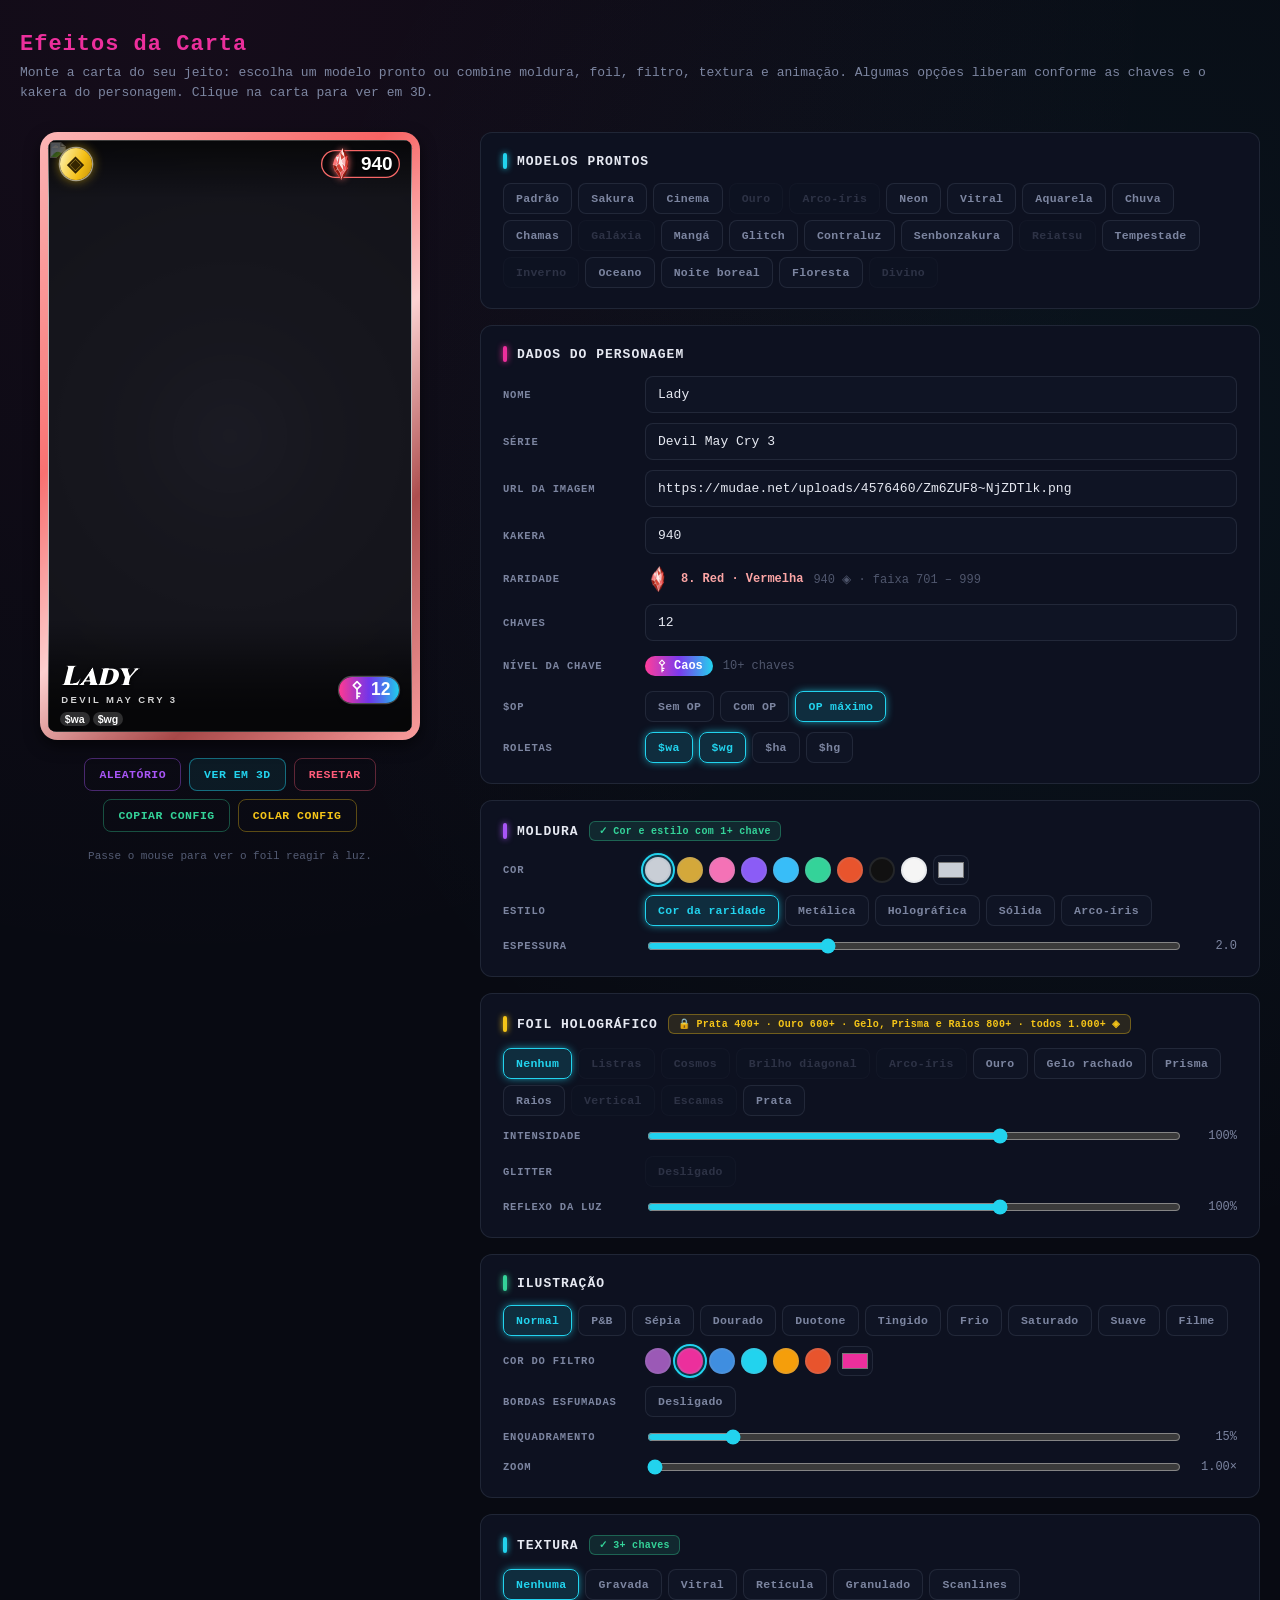
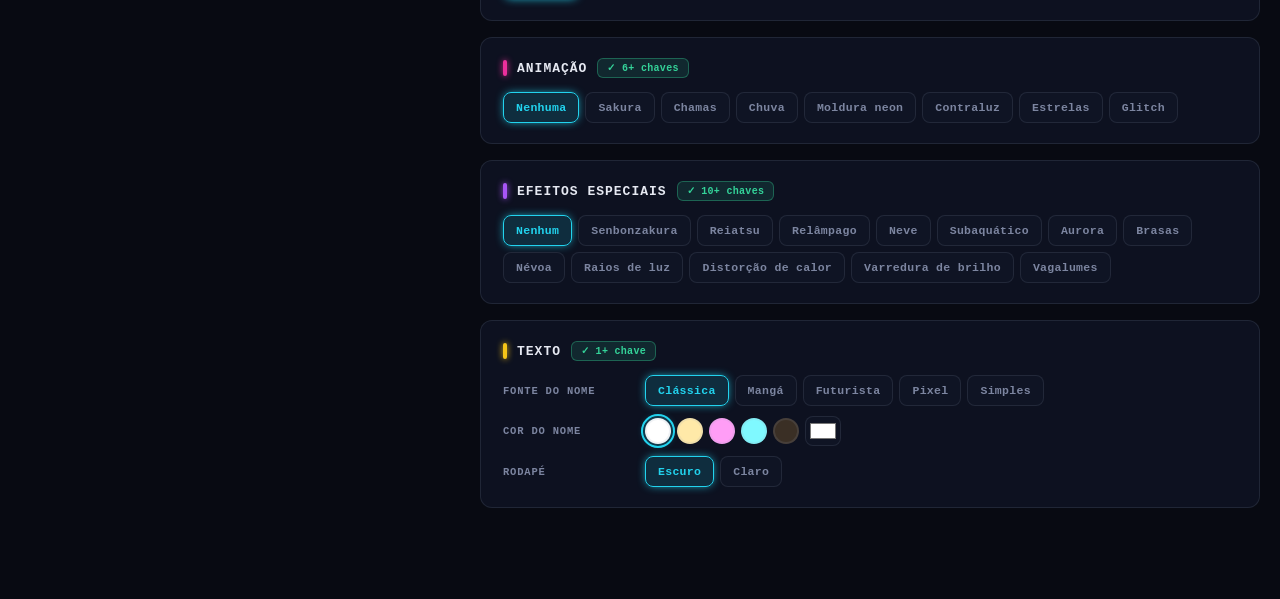
==== commit 7bcde018: "Ajuste na imagem do mudae area online" ====
--- a/card-effects.html
+++ b/card-effects.html
@@ -10,7 +10,7 @@
 <link rel="preconnect" href="https://fonts.googleapis.com">
 <link rel="preconnect" href="https://fonts.gstatic.com" crossorigin>
 <link href="https://fonts.googleapis.com/css2?family=Bangers&family=Cinzel:wght@700;900&family=Orbitron:wght@500;800&family=Press+Start+2P&display=swap" rel="stylesheet">
-<link rel="stylesheet" href="card-effects.css?v=1">
+<link rel="stylesheet" href="card-effects.css?v=2">
 </head>
 <!--
   Editor dos efeitos de uma carta (v1.0).
@@ -68,6 +68,6 @@
 <!-- filtro usado pelo efeito "Distorção de calor" -->
 <svg width="0" height="0" style="position:absolute" aria-hidden="true"><filter id="heat"><feTurbulence type="fractalNoise" baseFrequency="0.012 0.04" numOctaves="2" seed="3"><animate attributeName="baseFrequency" dur="6s" values="0.012 0.04;0.018 0.065;0.012 0.04" repeatCount="indefinite"/></feTurbulence><feDisplacementMap in="SourceGraphic" scale="10"/></filter></svg>
 
-<script src="card-effects.js?v=1"></script>
+<script src="card-effects.js?v=2"></script>
 </body>
 </html>
--- a/card-effects.css
+++ b/card-effects.css
@@ -1381,3 +1381,17 @@
 .v-close { color: var(--muted); border-color: var(--border); font-size: 16px; }
 .v-close:hover { color: var(--pink); border-color: rgba(236, 47, 156, 0.45); background: rgba(236, 47, 156, 0.08); box-shadow: 0 0 12px -5px var(--pink); }
 .v-hint { font-family: var(--mono); color: var(--muted); opacity: .8; font-size: 11px; }
+
+/* ============================================================
+   FOTO DA CARTA COMO <img> SEM REFERRER
+   O mudae.net bloqueia (403) imagens pedidas com a origem do site.
+   Uma imagem carregada pelo CSS envia a origem; esta <img> com
+   referrerpolicy="no-referrer" não envia. Mesmo enquadramento e
+   zoom do fundo antigo (--apy e --az).
+   ============================================================ */
+.art-img > .art-photo {
+  position: absolute; inset: 0; width: 100%; height: 100%;
+  object-fit: cover; object-position: center var(--apy, var(--art-pos-y, 20%));
+  pointer-events: none; user-select: none;
+}
+.art-img:has(> .art-photo) { background-image: none !important; }
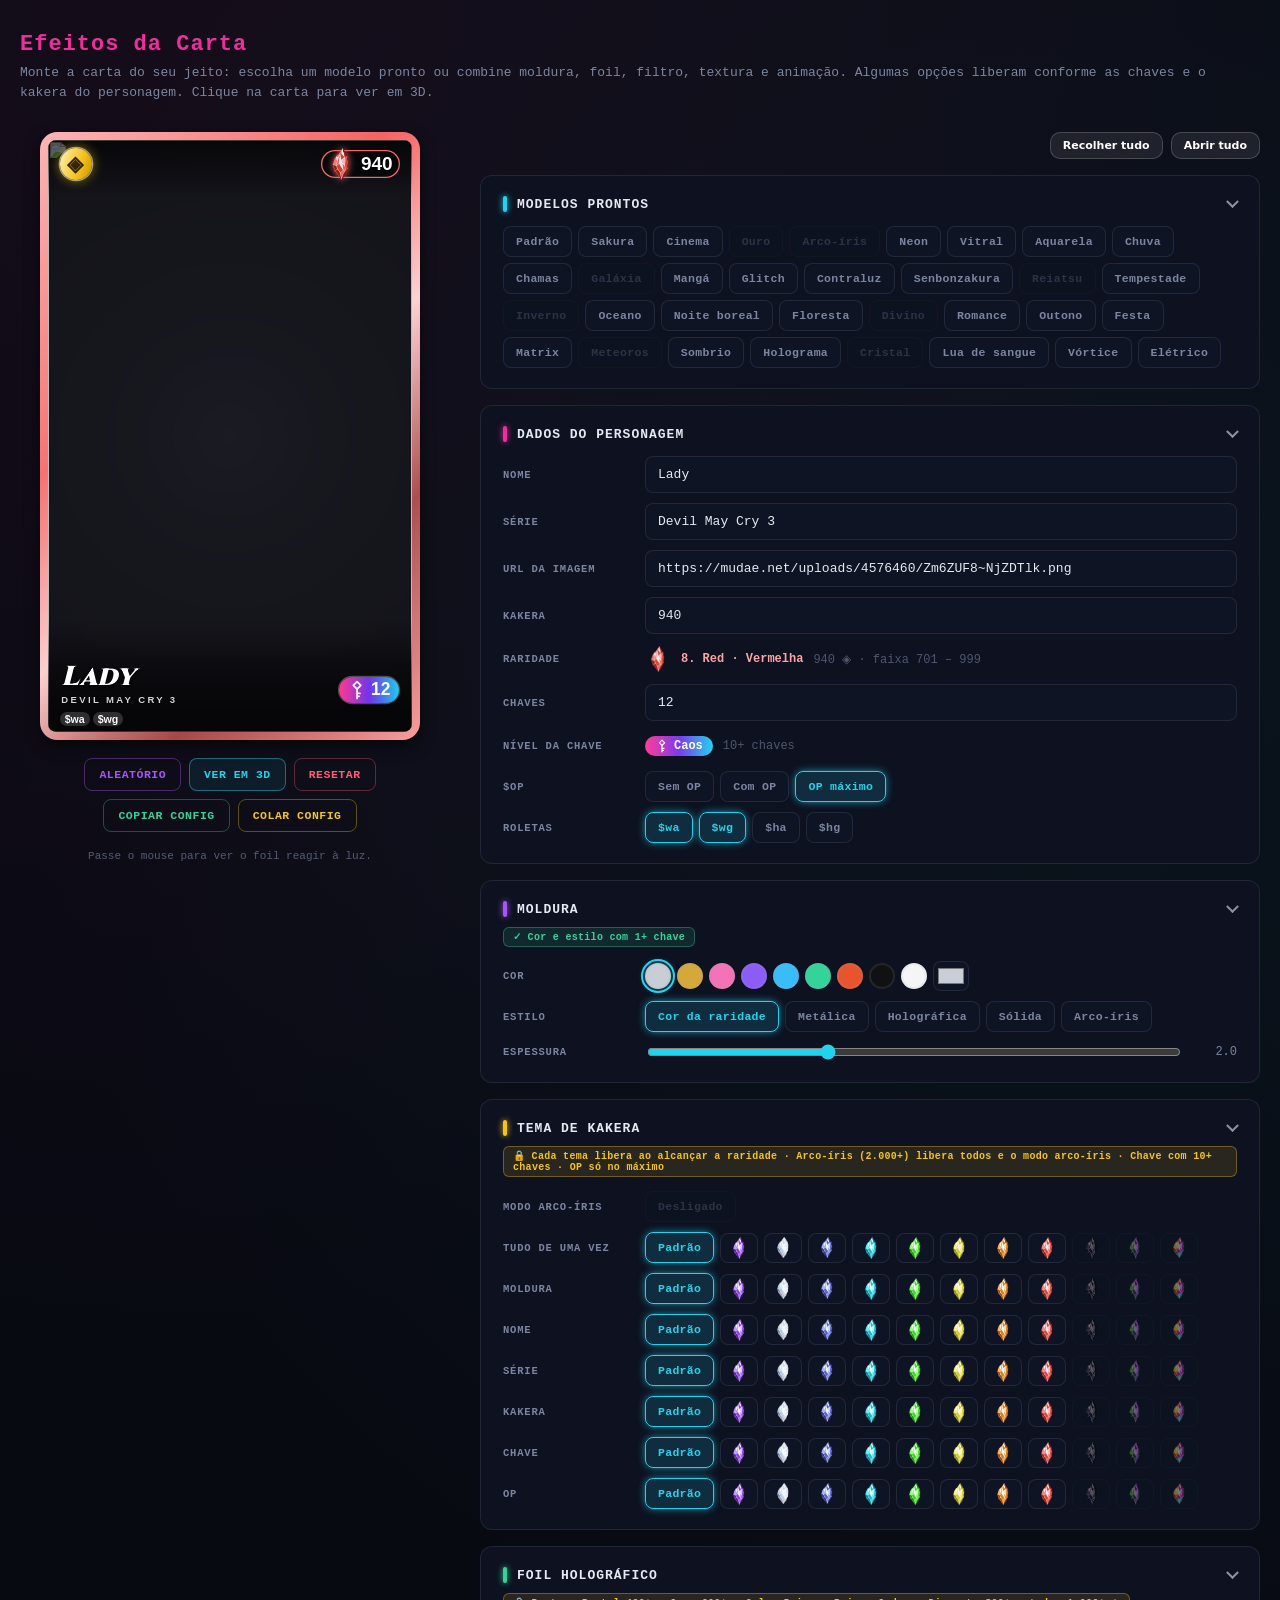
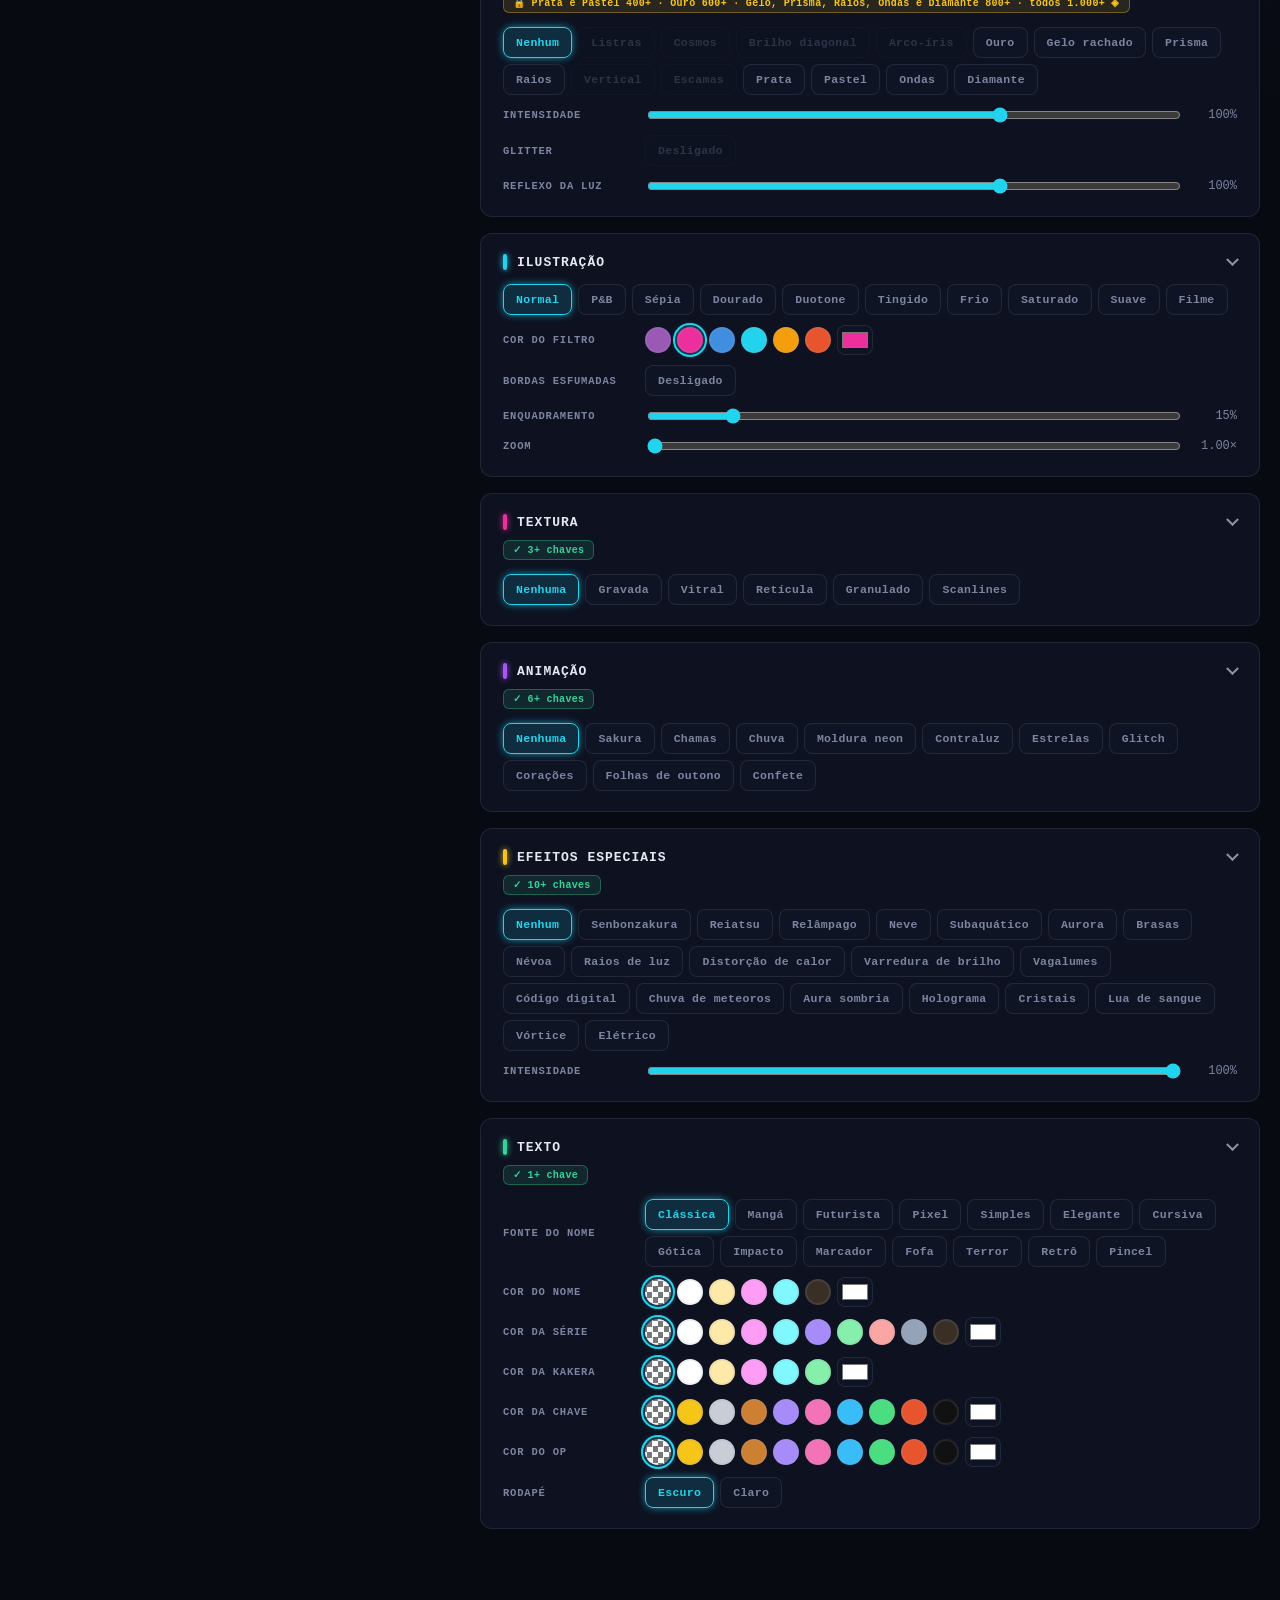
==== commit f7d7b815: "Adicionando melhorias nos efeitos de carta e melhorias no tabuleiro" ====
--- a/card-effects.html
+++ b/card-effects.html
@@ -9,8 +9,8 @@
 <link rel="icon" type="image/webp" href="Mudae.webp">
 <link rel="preconnect" href="https://fonts.googleapis.com">
 <link rel="preconnect" href="https://fonts.gstatic.com" crossorigin>
-<link href="https://fonts.googleapis.com/css2?family=Bangers&family=Cinzel:wght@700;900&family=Orbitron:wght@500;800&family=Press+Start+2P&display=swap" rel="stylesheet">
-<link rel="stylesheet" href="card-effects.css?v=2">
+<link href="https://fonts.googleapis.com/css2?family=Bangers&family=Cinzel:wght@700;900&family=Orbitron:wght@500;800&family=Press+Start+2P&family=Playfair+Display:ital,wght@1,900&family=Great+Vibes&family=UnifrakturMaguntia&family=Russo+One&family=Permanent+Marker&family=Mochiy+Pop+One&family=Creepster&family=Righteous&family=Kaushan+Script&display=swap" rel="stylesheet">
+<link rel="stylesheet" href="card-effects.css?v=10">
 </head>
 <!--
   Editor dos efeitos de uma carta (v1.0).
@@ -68,6 +68,6 @@
 <!-- filtro usado pelo efeito "Distorção de calor" -->
 <svg width="0" height="0" style="position:absolute" aria-hidden="true"><filter id="heat"><feTurbulence type="fractalNoise" baseFrequency="0.012 0.04" numOctaves="2" seed="3"><animate attributeName="baseFrequency" dur="6s" values="0.012 0.04;0.018 0.065;0.012 0.04" repeatCount="indefinite"/></feTurbulence><feDisplacementMap in="SourceGraphic" scale="10"/></filter></svg>
 
-<script src="card-effects.js?v=2"></script>
+<script src="card-effects.js?v=10"></script>
 </body>
 </html>
--- a/card-effects.css
+++ b/card-effects.css
@@ -635,7 +635,9 @@
 @keyframes fade { from { opacity: 0; } }
 .v-stage { position: absolute; inset: 0; perspective: 1600px; display: grid; place-items: center; touch-action: none; cursor: grab; }
 .v-stage.dragging { cursor: grabbing; }
-.v-card { width: min(400px, 80vw, calc(68vh * 5 / 8)); aspect-ratio: 5 / 8; position: relative; transform-style: preserve-3d; }
+/* o zoom muda a largura (--vz) em vez de usar scale(): a carta é redesenhada
+   no tamanho final e a foto fica nítida, em vez de esticar o bitmap 1× */
+.v-card { --vz: 1; width: calc(min(400px, 80vw, calc(68vh * 5 / 8)) * var(--vz)); aspect-ratio: 5 / 8; position: relative; transform-style: preserve-3d; }
 .v-rot { position: absolute; inset: 0; transform-style: preserve-3d; will-change: transform; }
 .face { position: absolute; inset: 0; backface-visibility: hidden; -webkit-backface-visibility: hidden; border-radius: 4.6cqw; container-type: inline-size; }
 .face.front { transform: translateZ(1.6px); }
@@ -893,7 +895,8 @@
 /* 2. Reiatsu: feixe de energia girando na moldura */
 .v-x-reiatsu { --glow: rgba(56,189,248,.65); }
 .v-x-reiatsu .frame { background: conic-gradient(from var(--ang), #0b1222 0 50%, #1d4ed8 62%, #7dd3fc 72%, #ffffff 75%, #7dd3fc 78%, #1d4ed8 88%, #0b1222 100%); animation: spinang 2.6s linear infinite; }
-.v-x-reiatsu .xfx { box-shadow: inset 0 0 7cqw rgba(56,189,248,.6); animation: rpulse 1.8s ease-in-out infinite alternate; }
+.v-x-reiatsu .xfx { animation: rglow 1.8s ease-in-out infinite alternate; }
+@keyframes rglow { from { box-shadow: inset 0 0 7cqw rgba(56,189,248,.27); } to { box-shadow: inset 0 0 7cqw rgba(56,189,248,.6); } }
 @keyframes spinang { to { --ang: 360deg; } }
 @keyframes rpulse { from { opacity: .45; } to { opacity: 1; } }
 
@@ -1275,11 +1278,11 @@
 /* títulos = .panel-title com a barra neon, cores alternando como no tracker */
 .sec h3 { font-size: 13px; font-weight: 700; letter-spacing: 1px; color: var(--text); margin: 0 0 14px; }
 .sec h3::before { content: ""; width: 4px; height: 16px; border-radius: 2px; flex: none; background: var(--bar, var(--cyan)); box-shadow: 0 0 6px var(--bar, var(--cyan)); }
-.sec:nth-child(5n+1) { --bar: var(--cyan); }
-.sec:nth-child(5n+2) { --bar: var(--pink); }
-.sec:nth-child(5n+3) { --bar: var(--purple); }
-.sec:nth-child(5n+4) { --bar: var(--yellow); }
-.sec:nth-child(5n+5) { --bar: var(--green); }
+.sec:nth-of-type(5n+1) { --bar: var(--cyan); }
+.sec:nth-of-type(5n+2) { --bar: var(--pink); }
+.sec:nth-of-type(5n+3) { --bar: var(--purple); }
+.sec:nth-of-type(5n+4) { --bar: var(--yellow); }
+.sec:nth-of-type(5n+5) { --bar: var(--green); }
 
 .sec-rule { font-family: var(--mono); font-size: 10px; font-weight: 700; letter-spacing: .3px; padding: 3px 9px; border-radius: 6px; border: 1px solid transparent; }
 .sec-rule.ok { background: rgba(52, 211, 153, 0.12); border-color: rgba(52, 211, 153, 0.35); color: var(--green); }
@@ -1395,3 +1398,270 @@
   pointer-events: none; user-select: none;
 }
 .art-img:has(> .art-photo) { background-image: none !important; }
+
+/* broche (ex.: classe na Waifu Arena): fica colado à esquerda da kakera */
+.brooch { flex: none; margin-left: auto; display: flex; align-items: center; justify-content: center; width: 8.4cqw; height: 8.4cqw; border-radius: 50%;
+  background: radial-gradient(circle at 35% 30%, color-mix(in srgb, var(--bc) 35%, #fff), var(--bc) 55%, color-mix(in srgb, var(--bc) 60%, #000));
+  box-shadow: 0 0 0 .35cqw rgba(255,255,255,.55), 0 0 0 .7cqw color-mix(in srgb, var(--bc) 70%, #000), 0 0 2.4cqw color-mix(in srgb, var(--bc) 70%, transparent), 0 .4cqw 1cqw rgba(0,0,0,.5); }
+.brooch span { font-size: 4.8cqw; line-height: 1; filter: drop-shadow(0 .2cqw .3cqw rgba(0,0,0,.6)); }
+.brooch + .tl-kak { margin-left: 1.2cqw; }
+/* ícone SVG do broche (classes da Waifu Arena) */
+.brooch svg { width: 5.6cqw; height: 5.6cqw; fill: none; stroke: #fff; stroke-width: 2; stroke-linecap: round; stroke-linejoin: round; filter: drop-shadow(0 .2cqw .3cqw rgba(0,0,0,.55)); }
+.brooch svg .f { fill: rgba(255,255,255,.28); }
+.brooch svg circle.k, .brooch svg ellipse.k { fill: #fff; stroke: none; }
+.brooch svg .t { stroke-width: 1; opacity: .75; }
+
+/* ============================================================
+   COR DA SÉRIE (sc-custom: só quando o usuário escolhe uma cor;
+   "Automática" mantém branco / marrom no rodapé claro / degradê no Chaos e Rainbow)
+   ============================================================ */
+.ed-card.sc-custom .tl-series {
+  color: var(--sc); opacity: 1;
+  background: none; -webkit-background-clip: border-box; background-clip: border-box;
+  filter: none; animation: none; text-shadow: 0 .3cqw .8cqw rgba(0,0,0,.75);
+}
+.pn-light.sc-custom .tl-series { text-shadow: none; }
+
+/* ============================================================
+   FOILS NOVOS
+   ============================================================ */
+/* Pastel: arco-íris suave */
+.fx-pastel .fx:not(.sparkle) {
+  background-image:
+    linear-gradient(115deg, transparent 25%, rgba(255,255,255,.55) 48%, transparent 70%),
+    linear-gradient(120deg, #ffd1dc, #c1f0ff, #e0c3fc, #fff5ba, #b5ffd9, #ffd1dc, #c1f0ff);
+  background-size: 300% 300%, 300% 300%;
+  background-position: var(--mx) var(--my), var(--mx) var(--my);
+  mix-blend-mode: soft-light; filter: saturate(1.4);
+}
+/* Ondas: anéis que nascem do ponto de luz */
+.fx-ripple .fx:not(.sparkle) {
+  background-image:
+    repeating-radial-gradient(circle at var(--mx) var(--my), rgba(255,255,255,.5) 0 .3cqw, transparent .45cqw 3.2cqw),
+    linear-gradient(135deg, #ff6ec7, #ffd36e, #7dff9b, #6effe9, #8a8bff, #ff6ec7, #ffd36e);
+  background-size: auto, 300% 300%;
+  background-position: 0 0, var(--mx) var(--my);
+  mix-blend-mode: color-dodge; filter: brightness(.6) contrast(1.4);
+}
+/* Diamante: losangos facetados */
+.fx-diamond .fx:not(.sparkle) {
+  background-image:
+    repeating-linear-gradient(45deg, rgba(255,255,255,.4) 0 .2cqw, transparent .2cqw 4.2cqw),
+    repeating-linear-gradient(-45deg, rgba(255,255,255,.4) 0 .2cqw, transparent .2cqw 4.2cqw),
+    conic-gradient(from 45deg at 50% 50%, rgba(255,255,255,.25), transparent 25%, rgba(255,255,255,.25) 50%, transparent 75%, rgba(255,255,255,.25)),
+    linear-gradient(60deg, #a5f3fc, #c4b5fd, #fbcfe8, #fef08a, #bbf7d0, #a5f3fc, #c4b5fd);
+  background-size: auto, auto, 6cqw 6cqw, 300% 300%;
+  background-position: 0 0, 0 0, 0 0, var(--mx) var(--my);
+  mix-blend-mode: color-dodge; filter: brightness(.7) contrast(1.35);
+}
+
+/* ============================================================
+   ANIMAÇÕES NOVAS (camada .anim)
+   ============================================================ */
+/* Corações subindo */
+.an-hearts .anim { filter: drop-shadow(0 0 .6cqw #ff5fa2);
+  background-image:
+    url("data:image/svg+xml,%3Csvg xmlns='http://www.w3.org/2000/svg' viewBox='0 0 120 120'%3E%3Cpath transform='translate(44 44) scale(1.3)' d='M12 21s-7-4.5-9.5-9A5 5 0 0 1 12 6a5 5 0 0 1 9.5 6C19 16.5 12 21 12 21z' fill='%23ff7ab8'/%3E%3C/svg%3E"),
+    url("data:image/svg+xml,%3Csvg xmlns='http://www.w3.org/2000/svg' viewBox='0 0 120 120'%3E%3Cpath transform='translate(50 50)' d='M12 21s-7-4.5-9.5-9A5 5 0 0 1 12 6a5 5 0 0 1 9.5 6C19 16.5 12 21 12 21z' fill='%23ffd1e6'/%3E%3C/svg%3E");
+  background-size: 19cqw 23cqw, 27cqw 25cqw; background-position: 0 0, 9cqw 11cqw;
+  animation: hearts 7s linear infinite; }
+@keyframes hearts { to { background-position: 0 -230cqw, 9cqw -239cqw; } }
+
+/* Folhas de outono caindo na diagonal */
+.an-leaves .anim { filter: drop-shadow(0 .3cqw .4cqw rgba(0,0,0,.4));
+  background-image:
+    url("data:image/svg+xml,%3Csvg xmlns='http://www.w3.org/2000/svg' viewBox='0 0 100 100'%3E%3Cg transform='translate(40 40) rotate(20 10 10)'%3E%3Cpath d='M2 18C2 8 8 2 18 2c0 10-6 16-16 16z' fill='%23f59e0b'/%3E%3Cpath d='M2 18L13 7' stroke='%2378350f' stroke-width='1'/%3E%3C/g%3E%3C/svg%3E"),
+    url("data:image/svg+xml,%3Csvg xmlns='http://www.w3.org/2000/svg' viewBox='0 0 100 100'%3E%3Cg transform='translate(42 42) rotate(-50 8 8)'%3E%3Cpath d='M2 15C2 7 7 2 15 2c0 8-5 13-13 13z' fill='%23dc2626'/%3E%3Cpath d='M2 15L11 6' stroke='%237f1d1d' stroke-width='1'/%3E%3C/g%3E%3C/svg%3E");
+  background-size: 21cqw 24cqw, 29cqw 26cqw; background-position: 0 0, 10cqw 6cqw;
+  animation: leaves 10s linear infinite; }
+@keyframes leaves { to { background-position: 21cqw 240cqw, -19cqw 266cqw; } }
+
+/* Confete */
+.an-confetti .anim {
+  background-image:
+    url("data:image/svg+xml,%3Csvg xmlns='http://www.w3.org/2000/svg' viewBox='0 0 100 100'%3E%3Crect x='10' y='12' width='5' height='9' fill='%23f472b6' transform='rotate(25 12 16)'/%3E%3Crect x='60' y='30' width='4' height='8' fill='%23facc15' transform='rotate(-40 62 34)'/%3E%3Crect x='30' y='70' width='5' height='8' fill='%2338bdf8' transform='rotate(60 32 74)'/%3E%3Ccircle cx='80' cy='80' r='2.6' fill='%234ade80'/%3E%3Crect x='82' y='5' width='4' height='7' fill='%23a78bfa' transform='rotate(15 84 8)'/%3E%3C/svg%3E"),
+    url("data:image/svg+xml,%3Csvg xmlns='http://www.w3.org/2000/svg' viewBox='0 0 100 100'%3E%3Crect x='40' y='20' width='6' height='10' fill='%23fb923c' transform='rotate(-20 43 25)'/%3E%3Ccircle cx='15' cy='55' r='3' fill='%23f472b6'/%3E%3Crect x='70' y='65' width='5' height='9' fill='%2322d3ee' transform='rotate(35 72 69)'/%3E%3C/svg%3E");
+  background-size: 34cqw 34cqw, 26cqw 29cqw; background-position: 0 0, 13cqw 9cqw;
+  animation: confetti 6s linear infinite; }
+@keyframes confetti { to { background-position: 0 340cqw, 13cqw 299cqw; } }
+
+/* ============================================================
+   EFEITOS ESPECIAIS NOVOS (camada .xfx)
+   ============================================================ */
+/* 13. Código digital: colunas verdes descendo */
+.v-x-matrix { --border: linear-gradient(135deg, #bbf7d0, #052e16 40%, #4ade80 55%, #020c05); --glow: rgba(74,222,128,.5); }
+.v-x-matrix .art-img { filter: grayscale(.6) brightness(.55) contrast(1.2) sepia(.4) hue-rotate(70deg); }
+.v-x-matrix .xfx { mix-blend-mode: screen;
+  background-image:
+    url("data:image/svg+xml,%3Csvg xmlns='http://www.w3.org/2000/svg' viewBox='0 0 100 100' preserveAspectRatio='none'%3E%3Cdefs%3E%3ClinearGradient id='g' x1='0' y1='0' x2='0' y2='1'%3E%3Cstop offset='0' stop-color='%2322c55e' stop-opacity='0'/%3E%3Cstop offset='.92' stop-color='%2386efac'/%3E%3Cstop offset='1' stop-color='%23f0fff4'/%3E%3C/linearGradient%3E%3C/defs%3E%3Crect x='3' y='5' width='4' height='38' fill='url(%23g)'/%3E%3Crect x='19' y='48' width='4' height='30' fill='url(%23g)'/%3E%3Crect x='33' y='14' width='4' height='46' fill='url(%23g)'/%3E%3Crect x='49' y='60' width='4' height='26' fill='url(%23g)'/%3E%3Crect x='63' y='0' width='4' height='34' fill='url(%23g)'/%3E%3Crect x='78' y='36' width='4' height='42' fill='url(%23g)'/%3E%3Crect x='92' y='8' width='4' height='24' fill='url(%23g)'/%3E%3C/svg%3E"),
+    url("data:image/svg+xml,%3Csvg xmlns='http://www.w3.org/2000/svg' viewBox='0 0 100 100' preserveAspectRatio='none'%3E%3Cdefs%3E%3ClinearGradient id='g' x1='0' y1='0' x2='0' y2='1'%3E%3Cstop offset='0' stop-color='%2316a34a' stop-opacity='0'/%3E%3Cstop offset='1' stop-color='%234ade80'/%3E%3C/linearGradient%3E%3C/defs%3E%3Crect x='11' y='30' width='3' height='30' fill='url(%23g)'/%3E%3Crect x='26' y='2' width='3' height='22' fill='url(%23g)'/%3E%3Crect x='41' y='40' width='3' height='36' fill='url(%23g)'/%3E%3Crect x='56' y='18' width='3' height='20' fill='url(%23g)'/%3E%3Crect x='71' y='64' width='3' height='28' fill='url(%23g)'/%3E%3Crect x='86' y='44' width='3' height='30' fill='url(%23g)'/%3E%3C/svg%3E");
+  background-size: 40cqw 70cqw, 32cqw 55cqw; animation: matrix 3s linear infinite; }
+/* corta os feixes em "caracteres" */
+.v-x-matrix .xfx::after { content: ''; background: repeating-linear-gradient(0deg, rgba(0,0,0,.55) 0 .35cqw, transparent .35cqw 1.6cqw); mix-blend-mode: multiply; }
+@keyframes matrix { from { background-position: 0 0, 7cqw 0; } to { background-position: 0 70cqw, 7cqw 110cqw; } }
+
+/* 14. Chuva de meteoros */
+.v-x-meteors { --border: linear-gradient(135deg, #e0e7ff, #312e81 40%, #c7d2fe 55%, #1e1b4b); --glow: rgba(129,140,248,.5); }
+.v-x-meteors .art-img { filter: brightness(.75) saturate(.9) hue-rotate(-10deg); }
+.v-x-meteors .xfx { mix-blend-mode: screen; filter: drop-shadow(0 0 .6cqw #a5b4fc);
+  background-image:
+    url("data:image/svg+xml,%3Csvg xmlns='http://www.w3.org/2000/svg' viewBox='0 0 100 100'%3E%3Cdefs%3E%3ClinearGradient id='m' x1='1' y1='0' x2='0' y2='1'%3E%3Cstop offset='0' stop-color='white' stop-opacity='0'/%3E%3Cstop offset='1' stop-color='white'/%3E%3C/linearGradient%3E%3C/defs%3E%3Cpath d='M78 4 L46 36' stroke='url(%23m)' stroke-width='1.6' stroke-linecap='round'/%3E%3Ccircle cx='46' cy='36' r='1.4' fill='white'/%3E%3C/svg%3E"),
+    url("data:image/svg+xml,%3Csvg xmlns='http://www.w3.org/2000/svg' viewBox='0 0 100 100'%3E%3Cdefs%3E%3ClinearGradient id='m' x1='1' y1='0' x2='0' y2='1'%3E%3Cstop offset='0' stop-color='%23c7d2fe' stop-opacity='0'/%3E%3Cstop offset='1' stop-color='%23e0e7ff'/%3E%3C/linearGradient%3E%3C/defs%3E%3Cpath d='M40 50 L20 70' stroke='url(%23m)' stroke-width='1.2' stroke-linecap='round'/%3E%3C/svg%3E");
+  background-size: 48cqw 48cqw, 33cqw 33cqw; animation: meteors 1.8s linear infinite; }
+.v-x-meteors .xfx::after { content: ''; background: radial-gradient(circle, #fff 0 .2cqw, transparent .4cqw) 0 0 / 11cqw 13cqw; animation: twinkle 2s ease-in-out infinite alternate; }
+@keyframes meteors { from { background-position: 0 0, 10cqw 5cqw; } to { background-position: -48cqw 48cqw, -56cqw 71cqw; } }
+
+/* 15. Aura sombria: fumaça escura subindo pelas bordas */
+.v-x-shadow { --border: linear-gradient(135deg, #6b21a8, #09090b 40%, #a855f7 55%, #000); --glow: rgba(126,34,206,.6); }
+.v-x-shadow .art-img { filter: brightness(.7) contrast(1.2) saturate(.8); }
+.v-x-shadow .xfx { animation: shpulse 2.4s ease-in-out infinite alternate; }
+@keyframes shpulse { from { box-shadow: inset 0 0 9cqw 2cqw rgba(10,0,20,.55), inset 0 0 3cqw rgba(168,85,247,.3); } to { box-shadow: inset 0 0 9cqw 2cqw rgba(10,0,20,.9), inset 0 0 3cqw rgba(168,85,247,.7); } }
+.v-x-shadow .xfx::before, .v-x-shadow .xfx::after { content: ''; inset: -10% -20%; border-radius: 0; filter: blur(2cqw);
+  background:
+    radial-gradient(ellipse 18% 22% at 5% 80%, rgba(20,0,35,.9), transparent 70%),
+    radial-gradient(ellipse 16% 20% at 95% 70%, rgba(20,0,35,.9), transparent 70%),
+    radial-gradient(ellipse 22% 16% at 50% 100%, rgba(88,28,135,.8), transparent 70%),
+    radial-gradient(ellipse 14% 18% at 10% 30%, rgba(76,29,149,.6), transparent 70%),
+    radial-gradient(ellipse 14% 18% at 90% 25%, rgba(76,29,149,.6), transparent 70%);
+  animation: smoke 6s ease-in-out infinite; }
+.v-x-shadow .xfx::after { animation-delay: -3s; transform: scaleX(-1); }
+@keyframes smoke { 0% { transform: translateY(8%) scale(1); opacity: 0; } 30% { opacity: 1; } 100% { transform: translateY(-14%) scale(1.15); opacity: 0; } }
+
+/* 16. Holograma: azul, linha de varredura e tremidas */
+.v-x-hologram { --border: linear-gradient(135deg, #e0f2fe, #0369a1 40%, #7dd3fc 55%, #082f49); --glow: rgba(56,189,248,.65); }
+.v-x-hologram .art-img { filter: grayscale(1) brightness(1.1) contrast(1.15) sepia(1) hue-rotate(160deg) saturate(2.5); animation: holoflicker 4s steps(1) infinite; }
+.v-x-hologram .xfx { mix-blend-mode: screen;
+  background: repeating-linear-gradient(0deg, rgba(125,211,252,.18) 0 .25cqw, transparent .25cqw .9cqw), radial-gradient(ellipse at 50% 100%, rgba(56,189,248,.35), transparent 60%); }
+.v-x-hologram .xfx::before { content: ''; border-radius: 0; background: linear-gradient(transparent, rgba(186,230,253,.55) 50%, transparent) 0 0 / 100% 18% no-repeat; animation: holoscan 3s linear infinite; }
+@keyframes holoscan { from { background-position: 0 -20%; } to { background-position: 0 120%; } }
+@keyframes holoflicker { 0%, 100% { opacity: 1; transform: scale(var(--az)); } 47% { opacity: .65; transform: scale(var(--az)) translateX(.8cqw) skewX(-3deg); } 49% { opacity: 1; transform: scale(var(--az)); } 82% { opacity: .8; } 83% { opacity: 1; } }
+
+/* 17. Cristais: estrelas de 4 pontas cintilando */
+.v-x-crystals { --border: linear-gradient(135deg, #f5f3ff, #7c3aed 40%, #e0e7ff 55%, #4338ca); --glow: rgba(196,181,253,.55); }
+.v-x-crystals .xfx { mix-blend-mode: screen; background: linear-gradient(160deg, rgba(196,181,253,.15), transparent 40%, rgba(165,243,252,.15)); }
+.v-x-crystals .xfx::before, .v-x-crystals .xfx::after { content: ''; border-radius: 0; filter: drop-shadow(0 0 .7cqw #c4b5fd);
+  background: url("data:image/svg+xml,%3Csvg xmlns='http://www.w3.org/2000/svg' viewBox='0 0 100 100'%3E%3Cpath d='M30 20 L32 28 L40 30 L32 32 L30 40 L28 32 L20 30 L28 28Z' fill='white'/%3E%3Cpath d='M75 62 L76.4 68.6 L83 70 L76.4 71.4 L75 78 L73.6 71.4 L67 70 L73.6 68.6Z' fill='%23e0e7ff'/%3E%3C/svg%3E") 0 0 / 24cqw 26cqw;
+  animation: twinkle 1.8s ease-in-out infinite alternate; }
+.v-x-crystals .xfx::after { background-size: 31cqw 29cqw; background-position: 12cqw 14cqw; animation-delay: -.9s; animation-duration: 2.3s; }
+
+/* 18. Lua de sangue */
+.v-x-bloodmoon { --border: linear-gradient(135deg, #fecaca, #450a0a 40%, #ef4444 55%, #1c0505); --glow: rgba(220,38,38,.6); }
+.v-x-bloodmoon .art-img { filter: sepia(.5) saturate(1.8) hue-rotate(-30deg) brightness(.75) contrast(1.15); }
+.v-x-bloodmoon .xfx { box-shadow: inset 0 0 8cqw rgba(60,0,0,.85); }
+.v-x-bloodmoon .xfx::before { content: ''; inset: 6% 8% auto auto; width: 24cqw; height: 24cqw; border-radius: 50%;
+  background: radial-gradient(circle at 40% 38%, #fca5a5, #dc2626 45%, #7f1d1d 75%);
+  box-shadow: 0 0 4cqw 1cqw rgba(239,68,68,.7), 0 0 12cqw 4cqw rgba(185,28,28,.45); mix-blend-mode: screen; opacity: .8; animation: moon 5s ease-in-out infinite alternate; }
+.v-x-bloodmoon .xfx::after { content: ''; background: radial-gradient(ellipse at 50% 120%, rgba(220,38,38,.45), transparent 60%); mix-blend-mode: screen; animation: rpulse 3s ease-in-out infinite alternate; }
+@keyframes moon { from { opacity: .6; transform: scale(.97); } to { opacity: .9; transform: scale(1.03); } }
+
+/* 19. Vórtice: espiral girando */
+.v-x-vortex { --border: linear-gradient(135deg, #ede9fe, #4c1d95 40%, #a78bfa 55%, #1e1b4b); --glow: rgba(139,92,246,.6); }
+.v-x-vortex .xfx { mix-blend-mode: screen; }
+.v-x-vortex .xfx::before { content: ''; inset: -40%; border-radius: 50%;
+  background: repeating-conic-gradient(from 0deg, rgba(167,139,250,.5) 0 8deg, transparent 8deg 30deg), radial-gradient(circle, rgba(255,255,255,.6), rgba(139,92,246,.4) 15%, transparent 45%);
+  -webkit-mask-image: radial-gradient(circle, transparent 5%, #000 25%, transparent 60%); mask-image: radial-gradient(circle, transparent 5%, #000 25%, transparent 60%);
+  animation: vortex 6s linear infinite; }
+.v-x-vortex .xfx::after { content: ''; box-shadow: inset 0 0 6cqw rgba(76,29,149,.7); }
+@keyframes vortex { to { transform: rotate(360deg); } }
+
+/* 20. Elétrico: moldura soltando faíscas */
+.v-x-electric { --border: linear-gradient(135deg, #fef9c3, #ca8a04 40%, #fffbeb 55%, #713f12); --glow: rgba(250,204,21,.6); }
+.v-x-electric .frame { animation: zap 1.3s steps(1) infinite; }
+.v-x-electric .xfx { mix-blend-mode: screen; box-shadow: inset 0 0 3cqw rgba(125,249,255,.45); }
+.v-x-electric .xfx::before, .v-x-electric .xfx::after { content: ''; border-radius: 0; filter: drop-shadow(0 0 .6cqw #7ff9ff) drop-shadow(0 0 1.5cqw #facc15);
+  background: url("data:image/svg+xml,%3Csvg xmlns='http://www.w3.org/2000/svg' viewBox='0 0 100 100'%3E%3Cpath d='M4 10 L14 16 L8 22 L20 30' fill='none' stroke='%23f0ffff' stroke-width='1.6' stroke-linejoin='round'/%3E%3Cpath d='M96 60 L86 66 L92 72 L80 80' fill='none' stroke='%23fef9c3' stroke-width='1.6' stroke-linejoin='round'/%3E%3C/svg%3E") 0 0 / 50% 40%;
+  animation: spark1 1.1s steps(1) infinite; }
+.v-x-electric .xfx::after { background-position: 50% 20%; transform: scale(-1, -1); animation: spark2 1.7s steps(1) infinite; }
+@keyframes spark1 { 0%, 100% { opacity: 0; } 10% { opacity: 1; } 18% { opacity: 0; } 55% { opacity: 1; } 60% { opacity: 0; } }
+@keyframes spark2 { 0%, 100% { opacity: 0; } 30% { opacity: 1; } 36% { opacity: 0; } 75% { opacity: .9; } 80% { opacity: 0; } }
+@keyframes zap { 0%, 100% { filter: none; } 10% { filter: brightness(1.25) drop-shadow(0 0 1cqw #7ff9ff); } 18% { filter: none; } 55% { filter: brightness(1.2) drop-shadow(0 0 1cqw #facc15); } 60% { filter: none; } }
+
+@media (prefers-reduced-motion: reduce) {
+  :is(.an-hearts, .an-leaves, .an-confetti) .anim,
+  :is(.v-x-matrix, .v-x-meteors, .v-x-shadow, .v-x-hologram, .v-x-crystals, .v-x-bloodmoon, .v-x-vortex, .v-x-electric) :is(.xfx, .frame, .art-img),
+  :is(.v-x-matrix, .v-x-meteors, .v-x-shadow, .v-x-hologram, .v-x-crystals, .v-x-bloodmoon, .v-x-vortex, .v-x-electric) .xfx::before,
+  :is(.v-x-matrix, .v-x-meteors, .v-x-shadow, .v-x-hologram, .v-x-crystals, .v-x-bloodmoon, .v-x-vortex, .v-x-electric) .xfx::after { animation: none; }
+}
+
+/* ============================================================
+   TEMAS DE KAKERA E CORES DO NOME / KAKERA
+   nm-/sc-/kk-custom = cor lisa escolhida; nm-/sc-/kk-theme = degradê animado
+   de uma raridade (o mesmo do Chaos/Rainbow); sem classe = automático
+   ============================================================ */
+.ed-card.nm-custom .tl-name { color: var(--nc); background: none; -webkit-background-clip: border-box; background-clip: border-box; filter: none; animation: none; text-shadow: 0 .4cqw 1cqw #000; }
+.pn-light.nm-custom .tl-name { text-shadow: none; }
+.ed-card.kk-custom .kak-val { color: var(--kc); background: none; -webkit-background-clip: border-box; background-clip: border-box; filter: none; animation: none; }
+.ed-card.nm-theme .tl-name   { --tg: var(--tg-nm); --tglow: var(--tgl-nm); }
+.ed-card.sc-theme .tl-series { --tg: var(--tg-sc); --tglow: var(--tgl-sc); }
+.ed-card.kk-theme .kak-val   { --tg: var(--tg-kk); --tglow: var(--tgl-kk); }
+.ed-card.nm-theme .tl-name, .ed-card.sc-theme .tl-series, .ed-card.kk-theme .kak-val {
+  background-image: var(--tg); background-size: 200% 100%;
+  -webkit-background-clip: text; background-clip: text; color: transparent;
+  text-shadow: none; filter: var(--tglow); opacity: 1;
+  animation: rarity-name-shimmer 6s linear infinite;
+}
+/* igual à moldura da raridade: só o Arco-íris usa o degradê ampliado que segue o mouse */
+.ed-card.bs-k-rainbow .frame { background-size: 300% 300%; background-position: var(--mx) var(--my); }
+@media (prefers-reduced-motion: reduce) {
+  .ed-card.nm-theme .tl-name, .ed-card.sc-theme .tl-series, .ed-card.kk-theme .kak-val { animation: none; }
+}
+
+/* botões de tema no painel (ícone da kakera) */
+.theme-opt { padding: 3px 7px; display: inline-flex; align-items: center; justify-content: center; }
+.theme-opt img { width: 22px; height: 22px; object-fit: contain; display: block; pointer-events: none; }
+
+/* intensidade dos efeitos especiais (slider): transparência da camada .xfx
+   (nenhum efeito anima a opacidade da própria .xfx, só dos ::before/::after) */
+.ed-card .xfx { opacity: var(--xfi, 1); }
+
+/* ============================================================
+   COR DA CHAVE E DO OP (mesmas regras do nome/série/kakera)
+   kb-/ob-custom = cor lisa ou tema no modelo antigo; kb-/ob-theme = degradê animado
+   ============================================================ */
+.ed-card:is(.kb-custom, .kb-theme) .tl-keys {
+  background: var(--kb-bg); color: var(--kb-fg);
+  box-shadow: 0 0 0 .35cqw rgba(255,255,255,.45), 0 0 2cqw var(--kb-glow), 0 .4cqw 1cqw rgba(0,0,0,.45);
+}
+.ed-card:is(.ob-custom, .ob-theme) .op-badge:is(.op-some, .op-max) {
+  background: var(--ob-bg); color: var(--ob-fg); filter: none; animation: none;
+  box-shadow: 0 0 0 .35cqw rgba(255,255,255,.5), 0 0 2.4cqw var(--ob-glow), 0 .4cqw 1cqw rgba(0,0,0,.5);
+}
+.ed-card.kb-theme .tl-keys, .ed-card.ob-theme .op-badge:is(.op-some, .op-max) {
+  background-size: 200% 100%; animation: rarity-name-shimmer 6s linear infinite;
+}
+@media (prefers-reduced-motion: reduce) {
+  .ed-card.kb-theme .tl-keys, .ed-card.ob-theme .op-badge:is(.op-some, .op-max) { animation: none; }
+}
+
+/* fontes novas do nome */
+.nf-playfair   { --nff: "Playfair Display", Georgia, serif; --nfs: 7.6cqw; --nfst: italic; --nfw: 900; --nfl: 0; }
+.nf-greatvibes { --nff: "Great Vibes", cursive; --nfs: 10cqw; --nfst: normal; --nfw: 400; --nfl: 0; }
+.nf-gothic     { --nff: "UnifrakturMaguntia", serif; --nfs: 8.4cqw; --nfst: normal; --nfw: 400; --nfl: .01em; }
+.nf-russo      { --nff: "Russo One", Impact, sans-serif; --nfs: 7cqw; --nfst: normal; --nfw: 400; --nfl: .02em; }
+.nf-marker     { --nff: "Permanent Marker", cursive; --nfs: 7.6cqw; --nfst: normal; --nfw: 400; --nfl: .01em; }
+.nf-cute       { --nff: "Mochiy Pop One", sans-serif; --nfs: 6.6cqw; --nfst: normal; --nfw: 400; --nfl: 0; }
+.nf-horror     { --nff: "Creepster", cursive; --nfs: 9cqw; --nfst: normal; --nfw: 400; --nfl: .04em; }
+.nf-retro      { --nff: "Righteous", sans-serif; --nfs: 7.6cqw; --nfst: normal; --nfw: 400; --nfl: .02em; }
+.nf-brush      { --nff: "Kaushan Script", cursive; --nfs: 8.4cqw; --nfst: normal; --nfw: 400; --nfl: 0; }
+/* fontes cursivas: as pontas das letras passam da caixa e o corte das reticências cortava o "J" e o fim do nome */
+.ed-card:is(.nf-greatvibes, .nf-brush) .tl-name { padding: 0 1cqw 0 1.6cqw; margin-left: -1.6cqw; }
+
+/* ============================================================
+   SEÇÕES RECOLHÍVEIS DO PAINEL
+   ============================================================ */
+.panel-tools { display: flex; justify-content: flex-end; gap: 8px; }
+.panel-tools .btn { padding: 6px 12px; font-size: 11px; }
+.sec > h3 { cursor: pointer; user-select: none; }
+.sec > h3:focus-visible { outline: 2px solid var(--cyan, #22d3ee); outline-offset: 4px; border-radius: 4px; }
+.sec-chevron { margin-left: auto; width: 9px; height: 9px; flex: none; border-right: 2px solid currentColor; border-bottom: 2px solid currentColor;
+  transform: rotate(45deg) translate(-2px, -2px); opacity: .6; transition: transform .2s; }
+.sec > h3:hover .sec-chevron { opacity: 1; }
+.sec.collapsed .sec-chevron { transform: rotate(-45deg); }
+.sec.collapsed > h3 { margin-bottom: 0; }
+.sec.collapsed .sec-body { display: none; }
+/* título + seta na mesma linha; requisitos sempre na linha de baixo */
+.sec > h3 { display: grid; grid-template-columns: auto 1fr auto; align-items: center; column-gap: 10px; row-gap: 10px; }
+.sec > h3::before { grid-row: 1; grid-column: 1; }
+.sec > h3 .sec-title { grid-row: 1; grid-column: 2; }
+.sec > h3 .sec-chevron { grid-row: 1; grid-column: 3; margin-left: 0; }
+.sec > h3 .sec-rule { grid-row: 2; grid-column: 1 / -1; justify-self: start; }
